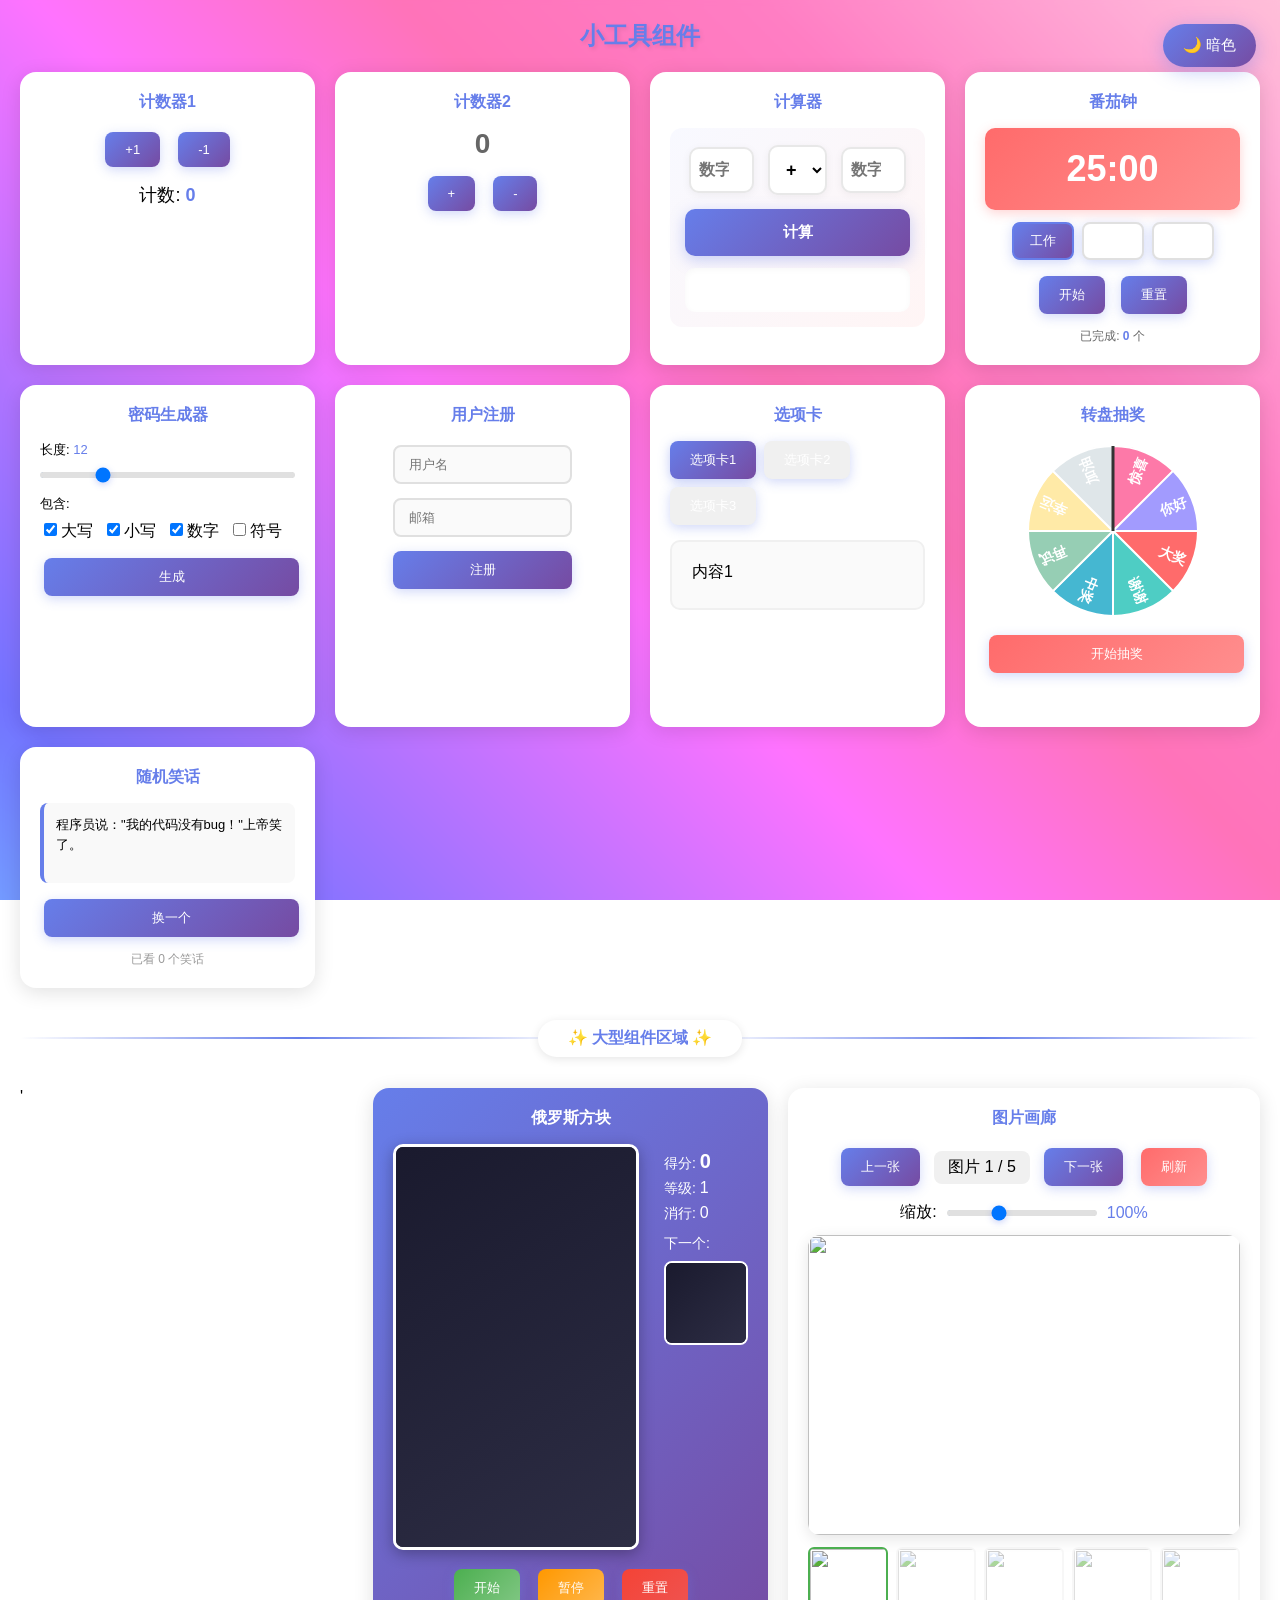
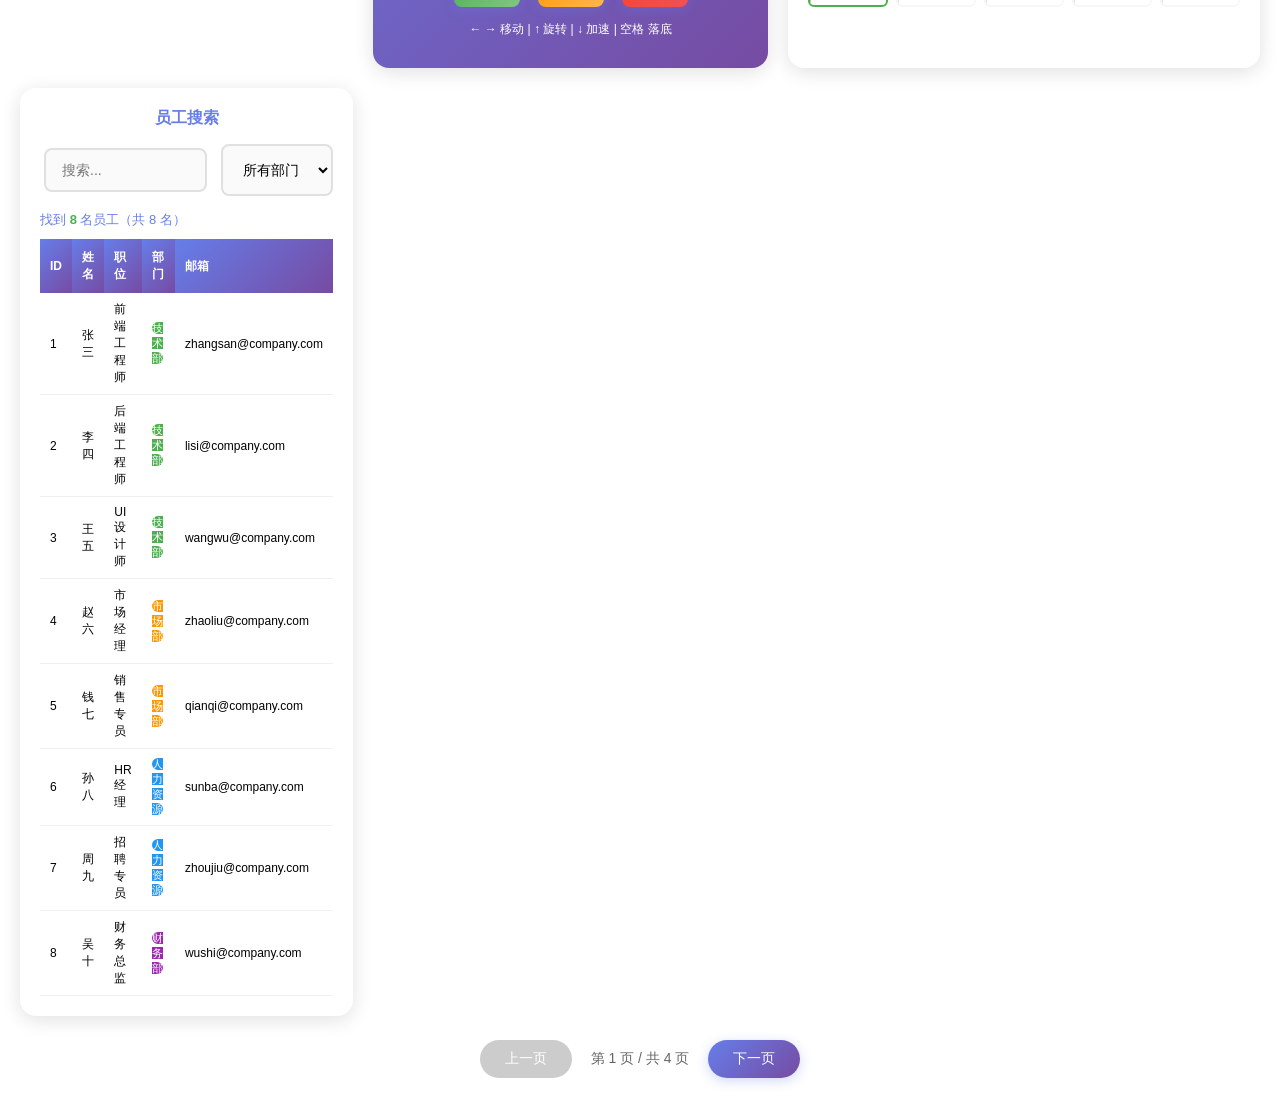
==== index.html @ 5b91318d "初始化 JS 组件项目 包含 index.html 主页面、MSJ.html 欢迎页面及相关样式和脚本  Co-Authored-By: Claude <noreply@anthropic.com>" ====
<!DOCTYPE html>
<html lang="zh-CN">
<head>
    <meta charset="UTF-8">
    <meta name="viewport" content="width=device-width, initial-scale=1.0">
    <title>多功能组件面板</title>
    <link rel="stylesheet" href="styles.css">
</head>
<body>
    <div class="rainbow-background"></div>
    <div class="overlay"></div>
    <button class="theme-toggle" id="themeToggle">🌙️ 暗色</button>

    <div class="main-layout">
        <!-- 顶部小组件区域 -->
        <div class="small-widgets-section">
            <h1 class="section-title">小工具组件</h1>
            <div class="small-widgets-grid">
                <!-- 计数器1 -->
                <div class="widget-card" data-widget="small">
                    <h2>计数器1</h2>
                    <div style="display: flex; gap: 10px; justify-content: center; align-items: center; margin-bottom: 12px;">
                        <button id="btn">+1</button>
                        <button id="not">-1</button>
                    </div>
                    <p style="text-align: center; font-size: 18px;">计数: <span id="count" style="font-weight: bold; color: #667eea;">0</span></p>
                </div>

                <!-- 计数器2 -->
                <div class="widget-card" data-widget="small">
                    <h2>计数器2</h2>
                    <div id="counter" style="text-align: center; font-size: 28px; margin: 12px 0; font-weight: bold; color: #666;">0</div>
                    <div style="display: flex; gap: 10px; justify-content: center;">
                        <button id="increment">+</button>
                        <button id="decrement">-</button>
                    </div>
                </div>

                <!-- 计算器 -->
                <div class="widget-card" data-widget="small">
                    <h2>计算器</h2>
                    <div class="calculator-container">
                        <div class="calculator-inputs">
                            <input type="number" id="num1" placeholder="数字1" class="calc-input">
                            <select id="operator" class="calc-operator">
                                <option value="+">+</option>
                                <option value="-">−</option>
                                <option value="*">×</option>
                                <option value="/">÷</option>
                            </select>
                            <input type="number" id="num2" placeholder="数字2" class="calc-input">
                        </div>
                        <button id="calculate" class="calc-btn">计算</button>
                        <div id="result" class="calc-result"></div>
                    </div>
                </div>

                <!-- 番茄钟 -->
                <div class="widget-card" data-widget="small">
                    <h2>番茄钟</h2>
                    <div class="tomato-timer" id="tomatoTimer">25:00</div>
                    <div class="tomato-controls">
                        <button class="tomato-mode-btn active" id="workModeBtn" onclick="setTomatoMode('work')">工作</button>
                        <button class="tomato-mode-btn" id="shortBreakModeBtn" onclick="setTomatoMode('short')">短休</button>
                        <button class="tomato-mode-btn" id="longBreakModeBtn" onclick="setTomatoMode('long')">长休</button>
                    </div>
                    <div style="text-align: center; margin-top: 12px; display: flex; gap: 8px; justify-content: center;">
                        <button id="tomatoStart" onclick="toggleTomato()">开始</button>
                        <button id="tomatoReset" onclick="resetTomato()">重置</button>
                    </div>
                    <div style="text-align: center; margin-top: 10px; font-size: 12px; color: #666;">
                        已完成: <span id="tomatoCount" style="font-weight: bold; color: #667eea;">0</span> 个
                    </div>
                </div>

                <!-- 密码生成器 -->
                <div class="widget-card" data-widget="small">
                    <h2>密码生成器</h2>
                    <div style="margin-bottom: 12px;">
                        <label style="display: block; margin-bottom: 6px; font-weight: 500; font-size: 13px;">长度: <span id="lengthValue" style="color: #667eea;">12</span></label>
                        <input type="range" id="passwordLength" min="6" max="32" value="12" style="width: 100%;" oninput="document.getElementById('lengthValue').textContent=this.value">
                    </div>
                    <div style="margin-bottom: 12px;">
                        <label style="display: block; margin-bottom: 6px; font-weight: 500; font-size: 13px;">包含:</label>
                        <div style="display: flex; gap: 10px; flex-wrap: wrap;">
                            <label><input type="checkbox" id="uppercase" checked style="margin-right: 4px;">大写</label>
                            <label><input type="checkbox" id="lowercase" checked style="margin-right: 4px;">小写</label>
                            <label><input type="checkbox" id="numbers" checked style="margin-right: 4px;">数字</label>
                            <label><input type="checkbox" id="symbols" style="margin-right: 4px;">符号</label>
                        </div>
                    </div>
                    <button onclick="generatePassword()" style="width: 100%;">生成</button>
                    <div class="password-result" id="passwordResult" style="display: none;"></div>
                </div>

                <!-- 用户注册 -->
                <div class="widget-card" data-widget="small">
                    <h2>用户注册</h2>
                    <form id="user" style="display: flex; flex-direction: column; align-items: center;">
                        <input type="text" id="name" placeholder="用户名" style="width: 70%; margin-bottom: 10px;">
                        <input type="email" id="email" placeholder="邮箱" style="width: 70%; margin-bottom: 10px;">
                        <button type="submit" style="width: 70%;">注册</button>
                    </form>
                    <div id="result-form" style="margin-top: 12px; text-align: center;"></div>
                </div>

                <!-- 选项卡 -->
                <div class="widget-card" data-widget="small">
                    <h2>选项卡</h2>
                    <div class="tabs">
                        <button class="tab-btn active" data-tab="tab1">选项卡1</button>
                        <button class="tab-btn" data-tab="tab2">选项卡2</button>
                        <button class="tab-btn" data-tab="tab3">选项卡3</button>
                    </div>
                    <div class="tab-content">
                        <div id="tab1" class="tab-pane active">内容1</div>
                        <div id="tab2" class="tab-pane">内容2</div>
                        <div id="tab3" class="tab-pane">内容3</div>
                    </div>
                </div>

                <!-- 转盘抽奖 -->
                <div class="widget-card" data-widget="small">
                    <h2>转盘抽奖</h2>
                    <canvas id="wheelCanvas" width="180" height="180" style="display: block; margin: 10px auto;"></canvas>
                    <button id="spinWheel" style="width: 100%; background: linear-gradient(135deg, #ff6b6b 0%, #ff8e8e 100%);">开始抽奖</button>
                    <div id="wheelResult" style="text-align: center; margin-top: 10px; font-weight: bold; color: #667eea; min-height: 20px;"></div>
                </div>

                <!-- 随机笑话 -->
                <div class="widget-card" data-widget="small">
                    <h2>随机笑话</h2>
                    <div id="jokeContent" style="min-height: 80px; margin: 12px 0; padding: 12px; background: #f9f9f9; border-radius: 8px; border-left: 4px solid #667eea; font-size: 13px; line-height: 1.5;"></div>
                    <button id="getJoke" style="width: 100%;">换一个</button>
                    <p style="text-align: center; margin-top: 10px; font-size: 12px; color: #999;">已看 <span id="jokeCount">0</span> 个笑话</p>
                </div>
            </div>
        </div>

        <!-- 分割线 -->
        <div class="divider">
            <div class="divider-content">✨ 大型组件区域 ✨</div>
        </div>

        <!-- 底部大组件区域 -->
        <div class="large-widgets-section">
            <div class="large-widgets-grid">
                <!-- 俄罗斯方块 -->
'                <div class="widget-card" data-widget="large" data-page="0" style="background: linear-gradient(135deg, #667eea 0%, #764ba2 100%);">
                    <h2 style="color: white;">俄罗斯方块</h2>
                    <div style="display: flex; justify-content: center; gap: 25px; margin-bottom: 15px;">
                        <canvas id="tetrisCanvas" width="240" height="400" style="border: 3px solid #fff; border-radius: 10px; background: #1a1a2e; box-shadow: 0 4px 15px rgba(0, 0, 0, 0.3);"></canvas>
                        <div style="color: white; font-size: 14px;">
                            <p style="margin: 6px 0;">得分: <span id="tetrisScore" style="font-size: 20px; font-weight: bold;">0</span></p>
                            <p style="margin: 6px 0;">等级: <span id="tetrisLevel" style="font-size: 16px;">1</span></p>
                            <p style="margin: 6px 0;">消行: <span id="tetrisLines" style="font-size: 16px;">0</span></p>
                            <p style="margin-top: 12px;">下一个:</p>
                            <canvas id="nextCanvas" width="80" height="80" style="border: 2px solid #fff; border-radius: 8px; background: #1a1a2e; margin-top: 8px;"></canvas>
                        </div>
                    </div>
                    <div style="display: flex; gap: 10px; justify-content: center; margin-bottom: 10px;">
                        <button id="startTetris" style="background: linear-gradient(135deg, #4caf50 0%, #81c784 100%);">开始</button>
                        <button id="pauseTetris" style="background: linear-gradient(135deg, #ff9800 0%, #ffb74d 100%);">暂停</button>
                        <button id="resetTetris" style="background: linear-gradient(135deg, #f44336 0%, #ef5350 100%);">重置</button>
                    </div>
                    <div style="color: white; font-size: 12px; text-align: center;">
                        <p>← → 移动 | ↑ 旋转 | ↓ 加速 | 空格 落底</p>
                    </div>
                    <div id="gameOver" style="text-align: center; color: #ff4081; font-size: 18px; font-weight: bold; margin-top: 10px;"></div>
                </div>

                <!-- 图片画廊 -->
                <div class="widget-card" data-widget="large" data-page="0">
                    <h2>图片画廊</h2>
                    <div style="display: flex; gap: 10px; margin-bottom: 12px; justify-content: center; align-items: center; flex-wrap: wrap;">
                        <button id="prevBtn">上一张</button>
                        <span id="imageInfo" style="padding: 6px 14px; background: #f0f0f0; border-radius: 8px; font-weight: 500;">图片 1 / 5</span>
                        <button id="nextBtn">下一张</button>
                        <button id="f5" style="background: linear-gradient(135deg, #ff6b6b 0%, #ff8e8e 100%);">刷新</button>
                    </div>
                    <div style="margin-bottom: 12px; display: flex; justify-content: center; align-items: center; gap: 10px;">
                        <label style="font-weight: 500;">缩放:</label>
                        <input type="range" id="sizeSlider" min="50" max="200" value="100" style="width: 150px;">
                        <span id="sizeValue" style="font-weight: 500; color: #667eea;">100%</span>
                    </div>
                    <div id="galleryImageContainer" style="width: 100%; height: 300px; border-radius: 12px; overflow: hidden; box-shadow: 0 4px 15px rgba(0, 0, 0, 0.1); display: flex; align-items: center; justify-content: center;">
                        <img id="galleryImage" src="https://picsum.photos/600/400?random=1" style="width: 100%; height: 100%; object-fit: contain; transition: transform 0.2s ease; transform-origin: center center;">
                    </div>
                    <div id="thumbnailContainer" style="display: flex; gap: 8px; margin-top: 12px; overflow-x: auto; justify-content: center;"></div>
                </div>

                <!-- 员工搜索 -->
                <div class="widget-card" data-widget="large" data-page="0">
                    <h2>员工搜索</h2>
                    <div style="display: flex; gap: 10px; margin-bottom: 15px; flex-wrap: wrap;">
                        <input type="text" id="searchInput" placeholder="搜索..." style="flex: 1; min-width: 150px; padding: 12px 16px; font-size: 14px;">
                        <select id="departmentFilter" style="padding: 12px 16px; font-size: 14px;">
                            <option value="">所有部门</option>
                            <option value="技术部">技术部</option>
                            <option value="市场部">市场部</option>
                            <option value="人力资源">人力资源</option>
                            <option value="财务部">财务部</option>
                        </select>
                    </div>
                    <div id="employeeCount" style="margin-bottom: 10px;"></div>
                    <table>
                        <thead>
                            <tr>
                                <th style="padding: 10px;">ID</th>
                                <th style="padding: 10px;">姓名</th>
                                <th style="padding: 10px;">职位</th>
                                <th style="padding: 10px;">部门</th>
                                <th style="padding: 10px;">邮箱</th>
                            </tr>
                        </thead>
                        <tbody id="employeeList"></tbody>
                    </table>
                </div>

                <!-- 绘画板 -->
                <div class="widget-card" data-widget="large" data-page="1">
                    <h2>绘画板</h2>
                    <canvas id="drawCanvas" width="400" height="300" style="border: 2px solid #e0e0e0; border-radius: 8px; cursor: crosshair; display: block; margin: 10px auto;"></canvas>
                    <div style="display: flex; gap: 8px; justify-content: center; margin-top: 10px; flex-wrap: wrap;">
                        <button id="clearCanvas" style="background: linear-gradient(135deg, #f44336 0%, #ef5350 100%);">清空</button>
                        <button id="saveCanvas" style="background: linear-gradient(135deg, #4caf50 0%, #81c784 100%);">保存</button>
                    </div>
                    <div style="display: flex; gap: 8px; justify-content: center; margin-top: 10px; align-items: center;">
                        <label style="font-size: 12px;">颜色:</label>
                        <input type="color" id="drawColor" value="#667eea" style="width: 40px; height: 30px;">
                        <label style="font-size: 12px;">大小:</label>
                        <input type="range" id="brushSize" min="1" max="20" value="3" style="width: 60px;">
                    </div>
                </div>

                <!-- 键盘可视化 -->
                <div class="widget-card" data-widget="large" data-page="1" style="background: linear-gradient(135deg, #ff6b6b 0%, #4ecdc4 100%);">
                    <h2 style="color: white;">键盘</h2>
                    <div style="display: grid; grid-template-columns: repeat(10, 1fr); gap: 4px; margin-bottom: 10px;">
                        <div class="key-display" id="key-1">Q</div>
                        <div class="key-display" id="key-2">W</div>
                        <div class="key-display" id="key-3">E</div>
                        <div class="key-display" id="key-4">R</div>
                        <div class="key-display" id="key-5">T</div>
                        <div class="key-display" id="key-6">Y</div>
                        <div class="key-display" id="key-7">U</div>
                        <div class="key-display" id="key-8">I</div>
                        <div class="key-display" id="key-9">O</div>
                        <div class="key-display" id="key-10">P</div>
                        <div class="key-display" id="key-11">A</div>
                        <div class="key-display" id="key-12">S</div>
                        <div class="key-display" id="key-13">D</div>
                        <div class="key-display" id="key-14">F</div>
                        <div class="key-display" id="key-15">G</div>
                        <div class="key-display" id="key-16">H</div>
                        <div class="key-display" id="key-17">J</div>
                        <div class="key-display" id="key-18">K</div>
                        <div class="key-display" id="key-19">L</div>
                        <div class="key-display" id="key-20">;</div>
                        <div class="key-display" id="key-21">Z</div>
                        <div class="key-display" id="key-22">X</div>
                        <div class="key-display" id="key-23">C</div>
                        <div class="key-display" id="key-24">V</div>
                        <div class="key-display" id="key-25">B</div>
                        <div class="key-display" id="key-26">N</div>
                        <div class="key-display" id="key-27">M</div>
                    </div>
                    <p style="text-align: center; font-size: 12px;">按键: <span id="totalKeystrokes" style="font-weight: bold;">0</span> 次</p>
                </div>

                <!-- 时钟和天气 -->
                <div class="widget-card" data-widget="large" data-page="1">
                    <h2>时钟 & 天气</h2>
                    <div id="clock" style="font-size: 32px; font-weight: bold; text-align: center; background: linear-gradient(135deg, #667eea 0%, #764ba2 100%); color: white; padding: 20px; border-radius: 10px; margin-bottom: 10px; box-shadow: 0 3px 12px rgba(102, 126, 234, 0.3);"></div>
                    <div id="date" style="text-align: center; font-size: 14px; margin-bottom: 12px; color: #666;"></div>
                    <div id="weather" style="background: linear-gradient(135deg, #f48fb1 0%, #7e57c2 100%); padding: 18px; border-radius: 10px; text-align: center; color: white;">
                        <p style="margin: 6px 0; font-size: 16px;">🌤️ <span id="cityName">北京</span> - 晴</p>
                        <p style="margin: 6px 0; font-size: 24px; font-weight: bold;">22°C</p>
                        <p style="margin: 6px 0; font-size: 14px;">💧 湿度: 45% | 🌬️ 西北风 3级</p>
                    </div>
                </div>

                <!-- 表白小天地 -->
                <div class="widget-card" data-widget="large" data-page="1" style="background: linear-gradient(135deg, #ff9a9e 0%, #fecfef 100%);">
                    <h2 style="color: #ff4081;">表白小天地</h2>
                    <div id="loveMessage" style="min-height: 40px; margin: 15px 0; text-align: center;"></div>
                    <div style="text-align: center; margin-bottom: 15px;">
                        <button id="loveBtn" style="background: linear-gradient(135deg, #ff4081 0%, #ff8a80 100%); width: 100%;">点击我想对你说</button>
                    </div>
                    <p style="text-align: center; margin: 10px 0; color: #ff69b4; font-size: 13px;">已发送 <span id="heartCount" style="font-weight: bold;">0</span> 颗心</p>
                    <div style="margin-top: 15px; text-align: center;">
                        <p style="color: #ff69b4; margin-bottom: 10px; font-size: 14px;">你愿意接受我的心意吗？</p>
                        <div style="display: flex; gap: 10px; justify-content: center;">
                            <button id="acceptBtn" style="background: linear-gradient(135deg, #4caf50 0%, #81c784 100%);">愿意</button>
                            <button id="rejectBtn" style="background: linear-gradient(135deg, #9e9e9e 0%, #bdbdbd 100%);">暂时不想</button>
                        </div>
                    </div>
                    <div id="loveResponse" style="margin-top: 15px; min-height: 40px; text-align: center;"></div>
                </div>

                <!-- 日历组件 -->
                <div class="widget-card" data-widget="large" data-page="2">
                    <h2>📅 日历</h2>
                    <div style="display: flex; justify-content: space-between; align-items: center; margin-bottom: 15px;">
                        <button id="prevMonth" style="background: linear-gradient(135deg, #667eea 0%, #764ba2 100%);">◀ 上月</button>
                        <span id="currentMonth" style="font-weight: bold; font-size: 18px; color: #667eea;"></span>
                        <button id="nextMonth" style="background: linear-gradient(135deg, #667eea 0%, #764ba2 100%);">下月 ▶</button>
                    </div>
                    <div style="display: grid; grid-template-columns: repeat(7, 1fr); gap: 5px; text-align: center;">
                        <div style="font-weight: bold; color: #999; padding: 8px;">日</div>
                        <div style="font-weight: bold; color: #999; padding: 8px;">一</div>
                        <div style="font-weight: bold; color: #999; padding: 8px;">二</div>
                        <div style="font-weight: bold; color: #999; padding: 8px;">三</div>
                        <div style="font-weight: bold; color: #999; padding: 8px;">四</div>
                        <div style="font-weight: bold; color: #999; padding: 8px;">五</div>
                        <div style="font-weight: bold; color: #999; padding: 8px;">六</div>
                    </div>
                    <div id="calendarDays" style="display: grid; grid-template-columns: repeat(7, 1fr); gap: 5px;"></div>
                    <div style="margin-top: 15px; border-top: 1px solid #e0e0e0; padding-top: 10px;">
                        <h3 style="font-size: 14px; margin-bottom: 8px; color: #666;">📝 添加事件</h3>
                        <div style="display: flex; gap: 8px; margin-bottom: 8px;">
                            <input type="date" id="eventDate" style="flex: 1; padding: 8px; border: 1px solid #ddd; border-radius: 6px;">
                            <input type="text" id="eventText" placeholder="事件内容" style="flex: 2; padding: 8px; border: 1px solid #ddd; border-radius: 6px;">
                        </div>
                        <button id="addEventBtn" style="width: 100%; background: linear-gradient(135deg, #4caf50 0%, #81c784 100%);">添加</button>
                    </div>
                    <div id="eventList" style="margin-top: 10px; max-height: 150px; overflow-y: auto;"></div>
                </div>

                <!-- 待办事项管理器 -->
                <div class="widget-card" data-widget="large" data-page="2" style="background: linear-gradient(135deg, #f093fb 0%, #f5576c 100%);">
                    <h2 style="color: white;">📋 待办事项</h2>
                    <div style="display: flex; gap: 8px; margin-bottom: 15px;">
                        <input type="text" id="todoInput" placeholder="添加新任务..." style="flex: 1; padding: 10px; border: none; border-radius: 6px;">
                        <select id="todoPriority" style="padding: 10px; border: none; border-radius: 6px;">
                            <option value="low">低</option>
                            <option value="medium">中</option>
                            <option value="high">高</option>
                        </select>
                    </div>
                    <button id="addTodoBtn" style="width: 100%; margin-bottom: 15px; background: linear-gradient(135deg, #fff 0%, #f0f0f0 100%); color: #333;">+ 添加任务</button>
                    <div style="display: flex; gap: 8px; margin-bottom: 10px; flex-wrap: wrap;">
                        <button class="filter-btn" data-filter="all" style="background: white; color: #333; padding: 6px 12px; border: none; border-radius: 15px; font-size: 12px;">全部</button>
                        <button class="filter-btn" data-filter="active" style="background: rgba(255,255,255,0.3); color: white; padding: 6px 12px; border: none; border-radius: 15px; font-size: 12px;">进行中</button>
                        <button class="filter-btn" data-filter="completed" style="background: rgba(255,255,255,0.3); color: white; padding: 6px 12px; border: none; border-radius: 15px; font-size: 12px;">已完成</button>
                    </div>
                    <div id="todoList" style="max-height: 200px; overflow-y: auto;"></div>
                    <div id="todoStats" style="margin-top: 10px; font-size: 12px; color: white; text-align: center;">
                        已完成: <span id="completedCount">0</span> / 总计: <span id="totalCount">0</span>
                    </div>
                </div>

                <!-- 音乐播放器 -->
                <div class="widget-card" data-widget="large" data-page="3" style="background: linear-gradient(135deg, #667eea 0%, #764ba2 100%);">
                    <h2 style="color: white;">🎵 音乐播放器</h2>
                    <canvas id="audioVisualizer" width="300" height="100" style="background: rgba(0,0,0,0.2); border-radius: 8px; margin-bottom: 15px; width: 100%;"></canvas>
                    <div style="text-align: center; margin-bottom: 15px;">
                        <p id="songTitle" style="color: white; font-size: 16px; margin: 5px 0;">选择一首歌曲</p>
                        <p id="songArtist" style="color: rgba(255,255,255,0.7); font-size: 14px;">--</p>
                    </div>
                    <div style="margin-bottom: 15px;">
                        <input type="range" id="audioProgress" min="0" max="100" value="0" style="width: 100%;">
                        <div style="display: flex; justify-content: space-between; font-size: 12px; color: rgba(255,255,255,0.7);">
                            <span id="currentTime">0:00</span>
                            <span id="duration">0:00</span>
                        </div>
                    </div>
                    <div style="display: flex; gap: 15px; justify-content: center; align-items: center; margin-bottom: 15px;">
                        <button id="prevSong" style="background: rgba(255,255,255,0.2); width: 45px; height: 45px; border-radius: 50%; display: flex; align-items: center; justify-content: center;">⏮</button>
                        <button id="playPauseBtn" style="background: white; color: #667eea; width: 55px; height: 55px; border-radius: 50%; font-size: 24px; display: flex; align-items: center; justify-content: center;">▶</button>
                        <button id="nextSong" style="background: rgba(255,255,255,0.2); width: 45px; height: 45px; border-radius: 50%; display: flex; align-items: center; justify-content: center;">⏭</button>
                    </div>
                    <div style="display: flex; gap: 10px; justify-content: center; align-items: center; margin-bottom: 15px;">
                        <span style="color: rgba(255,255,255,0.7); font-size: 12px;">音量</span>
                        <input type="range" id="volumeSlider" min="0" max="100" value="70" style="width: 100px;">
                        <span id="volumeValue" style="color: rgba(255,255,255,0.7); font-size: 12px;">70%</span>
                    </div>
                    <div style="border-top: 1px solid rgba(255,255,255,0.2); padding-top: 12px; margin-top: 10px;">
                        <p style="color: rgba(255,255,255,0.8); font-size: 12px; margin-bottom: 8px;">📁 添加你自己的音乐</p>
                        <div style="display: flex; gap: 8px; margin-bottom: 8px;">
                            <input type="file" id="musicFileInput" accept="audio/*" style="flex: 1; font-size: 11px; color: rgba(255,255,255,0.8);">
                        </div>
                        <p style="color: rgba(255,255,255,0.8); font-size: 12px; margin-bottom: 8px;">🔗 或输入音乐链接</p>
                        <div style="display: flex; gap: 8px;">
                            <input type="text" id="musicUrlInput" placeholder="https://..." style="flex: 1; padding: 6px 10px; border: none; border-radius: 4px; font-size: 12px;">
                            <button id="loadUrlBtn" style="padding: 6px 12px; background: rgba(255,255,255,0.2); color: white; border: none; border-radius: 4px; font-size: 12px;">加载</button>
                        </div>
                    </div>
                    <div id="playlistList" style="margin-top: 12px; max-height: 80px; overflow-y: auto; font-size: 11px; color: rgba(255,255,255,0.8);"></div>
                    <audio id="audioPlayer" style="display: none;"></audio>
                </div>

                <!-- 聊天机器人 -->
                <div class="widget-card" data-widget="large" data-page="3" style="background: linear-gradient(135deg, #11998e 0%, #38ef7d 100%);">
                    <h2 style="color: white;">🤖 聊天机器人</h2>
                    <div id="chatMessages" style="height: 250px; overflow-y: auto; background: rgba(255,255,255,0.1); border-radius: 8px; padding: 15px; margin-bottom: 15px; display: flex; flex-direction: column; gap: 10px;">
                        <div class="bot-message" style="align-self: flex-start; background: rgba(255,255,255,0.9); color: #333; padding: 10px 15px; border-radius: 15px 15px 15px 0; max-width: 80%; font-size: 13px;">
                            你好！我是你的AI助手，有什么我可以帮助你的吗？
                        </div>
                    </div>
                    <div style="display: flex; gap: 8px;">
                        <input type="text" id="chatInput" placeholder="输入消息..." style="flex: 1; padding: 12px; border: none; border-radius: 20px;">
                        <button id="sendChat" style="background: white; color: #11998e; padding: 12px 20px; border: none; border-radius: 20px; font-weight: bold;">发送</button>
                    </div>
                </div>
            </div>

            <!-- 分页控制 -->
            <div class="pagination-controls">
                <button class="page-btn" id="prevPageBtn">上一页</button>
                <span class="pagination-info">第 <span id="currentPageNum">1</span> 页 / 共 <span id="totalPageNum">4</span> 页</span>
                <button class="page-btn" id="nextPageBtn">下一页</button>
            </div>
        </div>
    </div>

    <script src="scripts.js"></script>
</body>
</html>
---- styles.css ----
* {
    box-sizing: border-box;
    margin: 0;
    padding: 0;
}
body {
    font-family: 'Segoe UI', 'Microsoft YaHei', Tahoma, Geneva, Verdana, sans-serif;
    min-height: 100vh;
    overflow-x: hidden;
    padding: 20px;
}
.rainbow-background {
    position: fixed;
    top: 0;
    left: 0;
    width: 100%;
    height: 100%;
    z-index: -1;
    background: linear-gradient(45deg, #ff0000 0%, #ff8000 4.17%, #ffff00 8.33%, #80ff00 12.5%, #00ff00 16.67%, #00ff80 20.83%, #00ffff 25%, #0080ff 29.17%, #0000ff 33.33%, #8000ff 37.5%, #ff00ff 41.67%, #ff0080 45.83%, #ff1493 50%, #ff69b4 54.17%, #ffb6c1 58.33%, #ffdead 62.5%, #ffd700 66.67%, #ff8c00 70.83%, #ff4500 75%, #ff6347 79.17%, #ff7f50 83.33%, #fa8072 87.5%, #e9967a 91.67%, #ff6b6b 100%);
    background-size: 400% 400%;
    animation: rainbowMove 20s ease infinite;
}
@keyframes rainbowMove {
    0% { background-position: 0% 50%; }
    50% { background-position: 100% 50%; }
    100% { background-position: 0%; }
}
.overlay {
    position: fixed;
    top: 0;
    left: 0;
    width: 100%;
    height: 100%;
    z-index: 0;
    background: rgba(255,255,255, 0.45);
    backdrop-filter: blur(3px);
}

/* 新布局结构 */
.main-layout {
    position: relative;
    z-index: 1;
    max-width: 1600px;
    margin: 0 auto;
}

/* 顶部小组件区域 */
.small-widgets-section {
    margin-bottom: 30px;
}

.section-title {
    text-align: center;
    font-size: 24px;
    font-weight: 600;
    color: #667eea;
    margin-bottom: 20px;
    text-shadow: 2px 2px 4px rgba(0,0,0,0.1);
}

.small-widgets-grid {
    display: grid;
    grid-template-columns: repeat(4, 1fr);
    gap: 20px;
}

/* 分割线 */
.divider {
    position: relative;
    height: 40px;
    margin: 30px 0;
    display: flex;
    align-items: center;
    justify-content: center;
}

.divider::before,
.divider::after {
    content: '';
    position: absolute;
    height: 2px;
    width: 45%;
    background: linear-gradient(90deg, transparent, #667eea, transparent);
}

.divider::before {
    left: 0;
}

.divider::after {
    right: 0;
}

.divider-content {
    background: white;
    padding: 8px 30px;
    border-radius: 20px;
    box-shadow: 0 2px 10px rgba(0,0,0,0.1);
    font-weight: 600;
    color: #667eea;
    z-index: 1;
}

/* 底部大组件区域 */
.large-widgets-section {
    margin-top: 30px;
}

.large-widgets-grid {
    display: grid;
    grid-template-columns: repeat(3, 1fr);
    gap: 20px;
    min-height: 400px;
}

/* 分页控制 */
.pagination-controls {
    display: flex;
    justify-content: center;
    align-items: center;
    gap: 15px;
    margin-top: 20px;
}

.pagination-info {
    font-size: 14px;
    color: #666;
    font-weight: 500;
}

.page-btn {
    padding: 10px 25px;
    background: linear-gradient(135deg, #667eea 0%, #764ba2 100%);
    color: white;
    border: none;
    border-radius: 25px;
    cursor: pointer;
    font-size: 14px;
    font-weight: 500;
    transition: all 0.3s ease;
    box-shadow: 0 3px 12px rgba(102, 126, 234, 0.3);
}

.page-btn:hover:not(:disabled) {
    transform: translateY(-2px);
    box-shadow: 0 4px 16px rgba(102, 126, 234, 0.4);
}

.page-btn:disabled {
    background: #ccc;
    cursor: not-allowed;
    box-shadow: none;
}

/* 组件卡片 */
.widget-card {
    background: white;
    padding: 20px;
    border-radius: 16px;
    box-shadow: 0 4px 20px rgba(0, 0, 0, 0.12);
    transition: transform 0.3s ease, box-shadow 0.3s ease;
}

.widget-card:hover {
    transform: translateY(-3px);
    box-shadow: 0 8px 30px rgba(0, 0, 0, 0.2);
}

.widget-card h2 {
    margin-top: 0;
    margin-bottom: 15px;
    text-align: center;
    color: #667eea;
    font-size: 16px;
    font-weight: 600;
}

/* 隐藏的组件 */
.widget-card.hidden {
    display: none;
}

/* 暗黑模式 */
body.dark-mode {
    --card-bg: #1e1e2e;
    --card-text: #e0e0e0;
    --overlay-bg: rgba(0,0,0,0.75);
}
body:not(.dark-mode) {
    --card-bg: #ffffff;
    --card-text: #333333;
    --overlay-bg: rgba(255,255,255,0.45);
}
body.dark-mode .widget-card {
    background: var(--card-bg);
    color: var(--card-text);
    box-shadow: 0 4px 20px rgba(0, 0, 0, 0.4);
}
body.dark-mode .widget-card h2 {
    color: #a78bfa;
}
body.dark-mode .overlay {
    background: var(--overlay-bg);
}
body.dark-mode .divider-content {
    background: var(--card-bg);
    color: #a78bfa;
}
body.dark-mode .section-title {
    color: #a78bfa;
}
body.dark-mode .pagination-info {
    color: #e0e0e0;
}

/* 主题切换按钮 */
.theme-toggle {
    position: fixed;
    top: 20px;
    right: 20px;
    z-index: 10000;
    padding: 12px 20px;
    background: linear-gradient(135deg, #667eea 0%, #764ba2 100%);
    color: white;
    border: none;
    border-radius: 30px;
    cursor: pointer;
    font-size: 15px;
    font-weight: 500;
    box-shadow: 0 4px 20px rgba(102, 126, 234, 0.4);
    transition: all 0.3s ease;
}
.theme-toggle:hover {
    transform: scale(1.1);
    box-shadow: 0 6px 25px rgba(102, 126, 234, 0.5);
}
body.dark-mode .theme-toggle {
    background: linear-gradient(135deg, #f093fb 0%, #f5576c 100%);
}

/* 鼠标粒子画布 */
#mouseCanvas {
    position: fixed;
    top: 0;
    left: 0;
    width: 100%;
    height: 100%;
    pointer-events: none;
    z-index: 9999;
}

/* 其他样式 */
button {
    padding: 10px 20px;
    background: linear-gradient(135deg, #667eea 0%, #764ba2 100%);
    color: white;
    border: none;
    border-radius: 8px;
    cursor: pointer;
    margin: 4px;
    font-size: 13px;
    font-weight: 500;
    transition: all 0.3s ease;
    box-shadow: 0 3px 12px rgba(102, 126, 234, 0.3);
}
button:hover {
    background: linear-gradient(135deg, #764ba2 0%, #667eea 100%);
    transform: translateY(-2px);
    box-shadow: 0 4px 16px rgba(102, 126, 234, 0.4);
}
button:active {
    transform: translateY(0);
}
input {
    padding: 10px 14px;
    border: 2px solid #e0e0e0;
    border-radius: 8px;
    margin: 4px;
    font-size: 13px;
    transition: all 0.3s ease;
    background: #fafafa;
}
input[type="range"] {
    padding: 0;
    border: none;
    background: transparent;
    margin: 4px 0;
    vertical-align: middle;
}
input[type="range"]::-webkit-slider-thumb {
    -webkit-appearance: none;
    appearance: none;
    width: 16px;
    height: 16px;
    border-radius: 50%;
    background: #667eea;
    cursor: pointer;
    box-shadow: 0 2px 6px rgba(102, 126, 234, 0.3);
    margin-top: -5px;
}
input[type="range"]::-webkit-slider-runnable-track {
    height: 6px;
    border-radius: 3px;
    background: #e0e0e0;
}
input[type="range"]:focus {
    outline: none;
    box-shadow: none;
}
input[type="range"]::-moz-range-thumb {
    width: 16px;
    height: 16px;
    border-radius: 50%;
    background: #667eea;
    cursor: pointer;
    border: none;
    box-shadow: 0 2px 6px rgba(102, 126, 234, 0.3);
}
input[type="range"]::-moz-range-track {
    height: 6px;
    border-radius: 3px;
    background: #e0e0e0;
}
input:not([type="range"]):focus {
    outline: none;
    border-color: #667eea;
    box-shadow: 0 0 0 3px rgba(102, 126, 234, 0.1);
    background: white;
}
select {
    padding: 10px 14px;
    border: 2px solid #e0e0e0;
    border-radius: 8px;
    font-size: 13px;
    background: #fafafa;
    cursor: pointer;
    transition: all 0.3s ease;
}
select:focus {
    outline: none;
    border-color: #667eea;
    box-shadow: 0 0 0 3px rgba(102, 126, 234, 0.1);
}
table {
    border-collapse: collapse;
    width: 100%;
    font-size: 12px;
}
table th {
    background: linear-gradient(135deg, #667eea 0%, #764ba2 100%);
    color: white;
    padding: 10px;
    text-align: left;
    font-weight: 600;
    font-size: 12px;
}
table td {
    padding: 8px 10px;
    border-bottom: 1px solid #f0f0f0;
    font-size: 12px;
}
table tr:hover td {
    background: #f8f9fa;
}
body.dark-mode table {
    color: #e0e0e0;
}
body.dark-mode table td {
    border-bottom: 1px solid #444;
    color: #e0e0e0;
}
body.dark-mode table tr:hover td {
    background: #2c3e50;
}
progress {
    height: 6px;
    border-radius: 8px;
}
progress::-webkit-progress-bar {
    background: #e0e0e0;
    border-radius: 8px;
}
progress::-webkit-progress-value {
    background: linear-gradient(135deg, #667eea 0%, #764ba2 100%);
    border-radius: 8px;
}

/* 选项卡样式 */
.tabs {
    display: flex;
    gap: 8px;
    margin: 10px 0;
    flex-wrap: wrap;
}
.tab-btn {
    padding: 10px 20px;
    background: #f0f0f0;
    border: none;
    border-radius: 8px;
    cursor: pointer;
    transition: all 0.3s ease;
    font-size: 13px;
    font-weight: 500;
    margin: 0;
}
.tab-btn:hover {
    background: #e0e0e0;
    transform: translateY(-2px);
}
.tab-btn.active {
    background: linear-gradient(135deg, #667eea 0%, #764ba2 100%);
    color: white;
    box-shadow: 0 3px 12px rgba(102, 126, 234, 0.4);
}
.tab-content {
    margin: 15px 0;
    padding: 20px;
    border: 2px solid #f0f0f0;
    border-radius: 10px;
    min-height: 70px;
    background: #fafafa;
}
.tab-pane { display: none; }
.tab-pane.active { display: block; }

/* 番茄钟样式 */
.tomato-timer {
    font-size: 36px;
    font-weight: bold;
    text-align: center;
    background: linear-gradient(135deg, #ff6b6b 0%, #ff8e8e 100%);
    color: white;
    padding: 20px;
    border-radius: 10px;
    margin: 12px 0;
    box-shadow: 0 3px 12px rgba(255, 107, 107, 0.3);
}
.tomato-controls {
    display: flex;
    gap: 8px;
    justify-content: center;
    flex-wrap: wrap;
}
.tomato-mode-btn {
    padding: 8px 16px;
    border: 2px solid #e0e0e0;
    border-radius: 8px;
    background: white;
    cursor: pointer;
    font-size: 13px;
    transition: all 0.3s ease;
    margin: 0;
}
.tomato-mode-btn.active {
    background: linear-gradient(135deg, #667eea 0%, #764ba2 100%);
    color: white;
    border-color: #667eea;
}

/* 计算器样式 */
.calculator-container {
    display: flex;
    flex-direction: column;
    gap: 12px;
    padding: 15px;
    background: linear-gradient(135deg, #f8f9ff 0%, #fff5f5 100%);
    border-radius: 12px;
}
.calculator-inputs {
    display: flex;
    align-items: center;
    justify-content: center;
    gap: 10px;
}
.calc-input {
    width: 65px;
    padding: 12px 8px;
    border: 2px solid #e8e8e8;
    border-radius: 10px;
    font-size: 16px;
    font-weight: 600;
    text-align: center;
    background: white;
    transition: all 0.3s ease;
    box-shadow: 0 2px 8px rgba(0,0,0,0.05);
}
.calc-input:focus {
    outline: none;
    border-color: #667eea;
    box-shadow: 0 0 0 4px rgba(102, 126, 234, 0.15);
    transform: scale(1.05);
}
.calc-operator {
    padding: 12px;
    border: 2px solid #e8e8e8;
    border-radius: 10px;
    font-size: 18px;
    font-weight: bold;
    background: white;
    cursor: pointer;
    transition: all 0.3s ease;
    box-shadow: 0 2px 8px rgba(0,0,0,0.05);
}
.calc-operator:focus {
    outline: none;
    border-color: #ff6b6b;
    box-shadow: 0 0 0 4px rgba(255, 107, 107, 0.15);
}
.calc-btn {
    padding: 14px;
    background: linear-gradient(135deg, #667eea 0%, #764ba2 100%);
    color: white;
    border: none;
    border-radius: 10px;
    cursor: pointer;
    font-size: 15px;
    font-weight: 600;
    transition: all 0.3s ease;
    box-shadow: 0 4px 15px rgba(102, 126, 234, 0.35);
    margin: 0;
}
.calc-btn:hover {
    transform: translateY(-2px);
    box-shadow: 0 6px 20px rgba(102, 126, 234, 0.45);
}
.calc-btn:active {
    transform: translateY translateY(0);
}
.calc-result {
    text-align: center;
    padding: 12px;
    background: white;
    border-radius: 10px;
    font-size: 18px;
    font-weight: bold;
    min-height: 44px;
    display: flex;
    align-items: center;
    justify-content: center;
    box-shadow: inset 0 2px 6px rgba(0,0,0,0.03);
}
.calc-result.success {
    color: #4caf50;
}
.calc-result.error {
    color: #f44336;
}

/* 密码生成器样式 */
.password-result {
    font-family: 'Courier New', monospace;
    font-size: 16px;
    padding: 12px;
    background: #f0f0f0;
    border-radius: 8px;
    text-align: center;
    margin: 12px 0;
    word-break: break-all;
    color: #333;
}

/* 键盘可视化样式 */
.key-display {
    padding: 8px 16px;
    border-radius: 6px;
    font-size: 14px;
    font-weight: bold;
    color: white;
    opacity: 0.5;
    transform: scale(0.9);
    transition: all 0.2s ease;
    box-shadow: 0 2px 8px rgba(0,0,0,0.2);
}
.key-display.show {
    opacity: 1;
    transform: scale(1);
}

/* 员工计数样式 */
#employeeCount {
    font-size: 13px;
    color: #667eea;
}
body.dark-mode #employeeCount {
    color: #a78bfa;
}

/* 鼠标光效动画 */
@keyframes mouseGlow {
    to {
        transform: scale(3);
        opacity: 0;
    }
}

/* 响应式布局 */
@media (max-width: 1200px) {
    .small-widgets-grid {
        grid-template-columns: repeat(2, 1fr);
    }
    .large-widgets-grid {
        grid-template-columns: repeat(2, 1fr);
    }
}

@media (max-width: 768px) {
    body {
        padding: 10px;
    }
    .small-widgets-grid {
        grid-template-columns: 1fr;
    }
    .large-widgets-grid {
        grid-template-columns: 1fr;
    }
    .divider::before,
    .divider::after {
        width: 30%;
    }
    .section-title {
        font-size: 20px;
    }
}
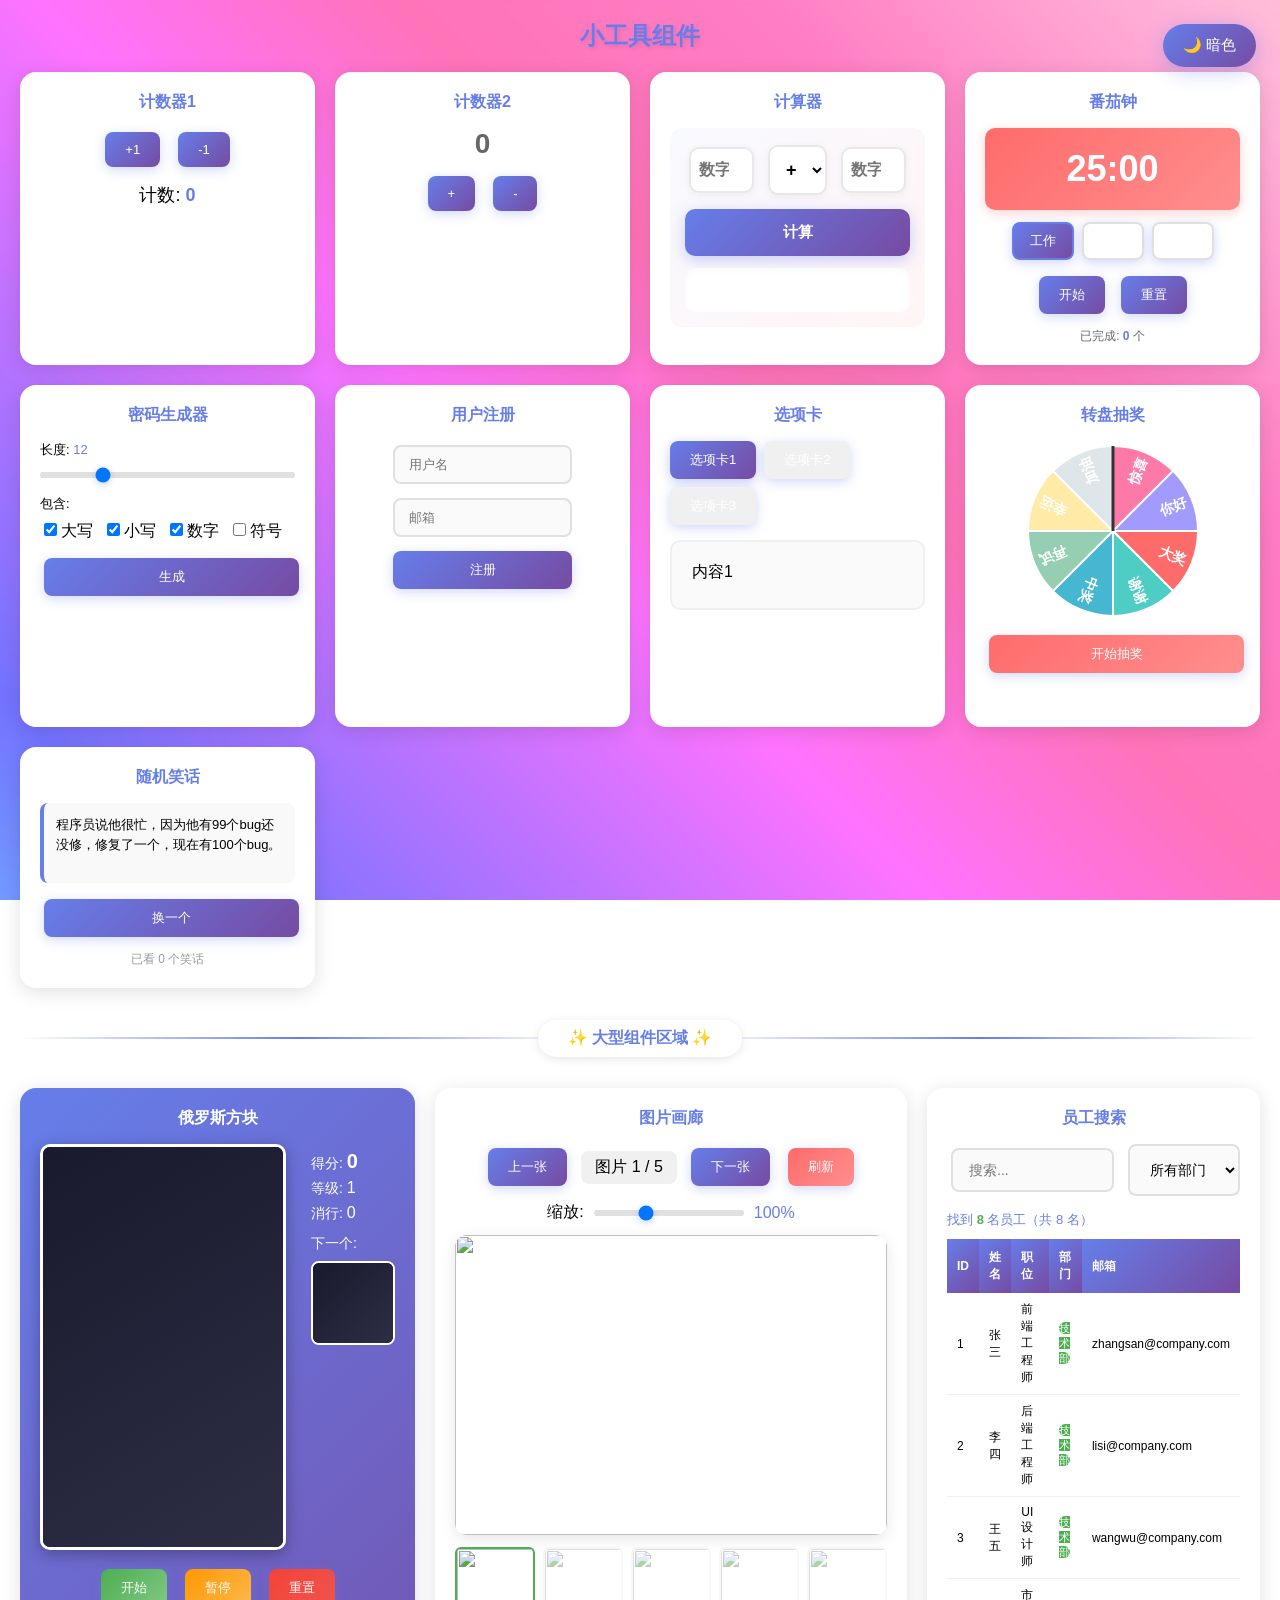
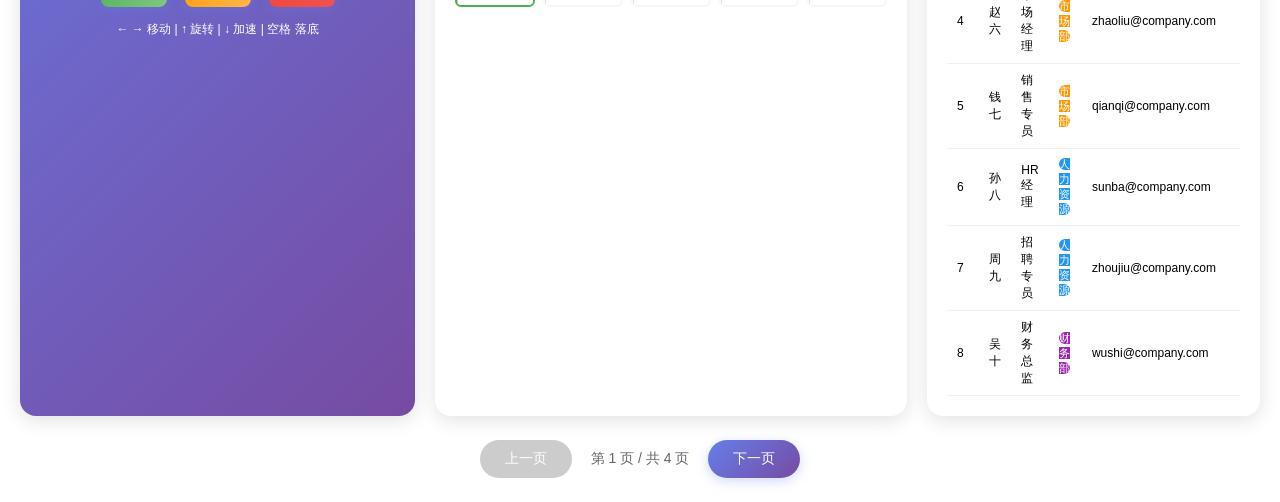
==== commit 9273b23f: "修复大组件布局问题 - 删除多余的引号 - 增加容器最大宽度 - MSJ.html 添加背景音乐  Co-Authored-By: Claude <noreply@anthropic.com>" ====
--- a/index.html
+++ b/index.html
@@ -146,7 +146,7 @@
         <div class="large-widgets-section">
             <div class="large-widgets-grid">
                 <!-- 俄罗斯方块 -->
-'                <div class="widget-card" data-widget="large" data-page="0" style="background: linear-gradient(135deg, #667eea 0%, #764ba2 100%);">
+                <div class="widget-card" data-widget="large" data-page="0" style="background: linear-gradient(135deg, #667eea 0%, #764ba2 100%);">
                     <h2 style="color: white;">俄罗斯方块</h2>
                     <div style="display: flex; justify-content: center; gap: 25px; margin-bottom: 15px;">
                         <canvas id="tetrisCanvas" width="240" height="400" style="border: 3px solid #fff; border-radius: 10px; background: #1a1a2e; box-shadow: 0 4px 15px rgba(0, 0, 0, 0.3);"></canvas>
--- a/styles.css
+++ b/styles.css
@@ -40,7 +40,7 @@
 .main-layout {
     position: relative;
     z-index: 1;
-    max-width: 1600px;
+    max-width: 1800px;
     margin: 0 auto;
 }
 
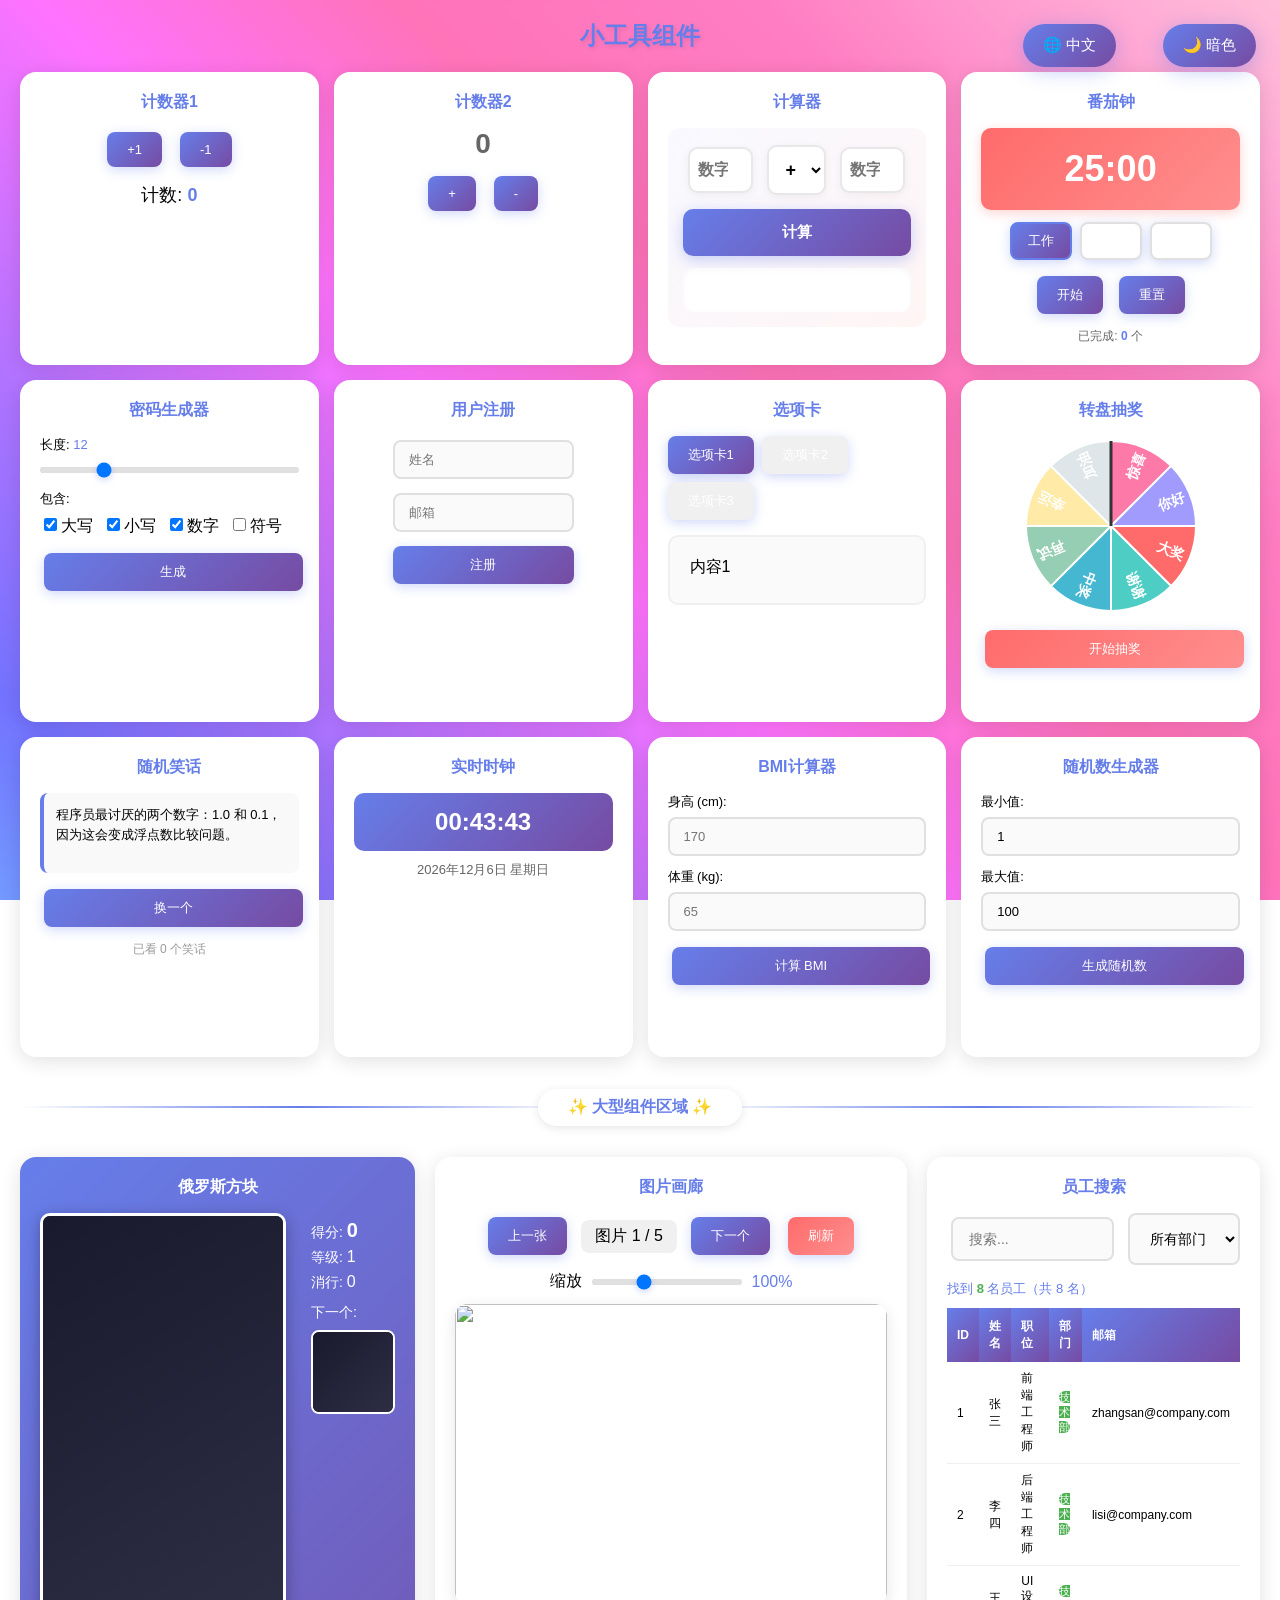
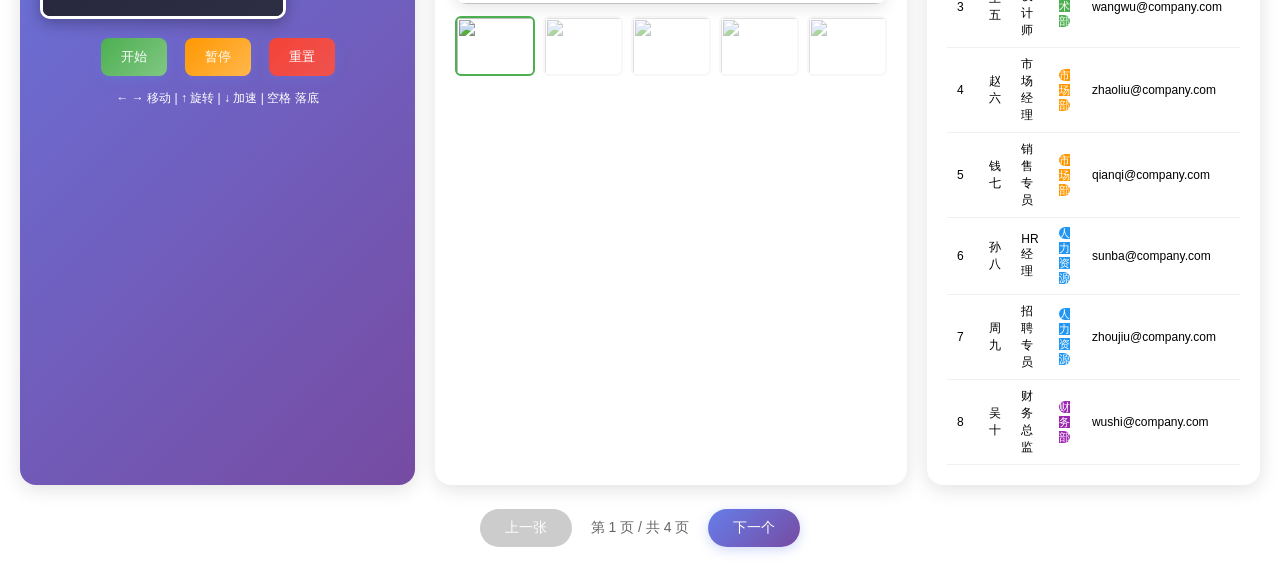
==== commit 5b8d7c60: "添加国际化功能和三个新组件 - 新增4语言国际化支持(中文/繁体/英语/日语) - 新增实时时钟组件 - 新增BMI计算器组件 - 新增随机数生成器组件 - 修复i18n.js语法错误  Co-Aut" ====
--- a/index.html
+++ b/index.html
@@ -11,6 +11,17 @@
     <div class="overlay"></div>
     <button class="theme-toggle" id="themeToggle">🌙️ 暗色</button>
 
+    <!-- 语言切换 -->
+    <div class="lang-dropdown">
+        <button id="langToggle">🌐 中文</button>
+        <div class="lang-menu" id="langMenu">
+            <div class="lang-option" data-lang="zh">🌐 中文</div>
+            <div class="lang-option" data-lang="zhTW">🌐 繁體</div>
+            <div class="lang-option" data-lang="en">🌐 English</div>
+            <div class="lang-option" data-lang="ja">🌐 日本語</div>
+        </div>
+    </div>
+
     <div class="main-layout">
         <!-- 顶部小组件区域 -->
         <div class="small-widgets-section">
@@ -18,7 +29,7 @@
             <div class="small-widgets-grid">
                 <!-- 计数器1 -->
                 <div class="widget-card" data-widget="small">
-                    <h2>计数器1</h2>
+                    <h2 data-i18n="counter1">计数器1</h2>
                     <div style="display: flex; gap: 10px; justify-content: center; align-items: center; margin-bottom: 12px;">
                         <button id="btn">+1</button>
                         <button id="not">-1</button>
@@ -28,7 +39,7 @@
 
                 <!-- 计数器2 -->
                 <div class="widget-card" data-widget="small">
-                    <h2>计数器2</h2>
+                    <h2 data-i18n="counter2">计数器2</h2>
                     <div id="counter" style="text-align: center; font-size: 28px; margin: 12px 0; font-weight: bold; color: #666;">0</div>
                     <div style="display: flex; gap: 10px; justify-content: center;">
                         <button id="increment">+</button>
@@ -38,35 +49,35 @@
 
                 <!-- 计算器 -->
                 <div class="widget-card" data-widget="small">
-                    <h2>计算器</h2>
+                    <h2 data-i18n="calculator">计算器</h2>
                     <div class="calculator-container">
                         <div class="calculator-inputs">
-                            <input type="number" id="num1" placeholder="数字1" class="calc-input">
+                            <input type="number" id="num1" placeholder="数字1" data-i18n-placeholder="num1" class="calc-input">
                             <select id="operator" class="calc-operator">
                                 <option value="+">+</option>
                                 <option value="-">−</option>
                                 <option value="*">×</option>
                                 <option value="/">÷</option>
                             </select>
-                            <input type="number" id="num2" placeholder="数字2" class="calc-input">
-                        </div>
-                        <button id="calculate" class="calc-btn">计算</button>
+                            <input type="number" id="num2" placeholder="数字2" data-i18n-placeholder="num2" class="calc-input">
+                        </div>
+                        <button id="calculate" class="calc-btn" data-i18n="calcBtn">计算</button>
                         <div id="result" class="calc-result"></div>
                     </div>
                 </div>
 
                 <!-- 番茄钟 -->
                 <div class="widget-card" data-widget="small">
-                    <h2>番茄钟</h2>
+                    <h2 data-i18n="pomodoro">番茄钟</h2>
                     <div class="tomato-timer" id="tomatoTimer">25:00</div>
                     <div class="tomato-controls">
-                        <button class="tomato-mode-btn active" id="workModeBtn" onclick="setTomatoMode('work')">工作</button>
-                        <button class="tomato-mode-btn" id="shortBreakModeBtn" onclick="setTomatoMode('short')">短休</button>
-                        <button class="tomato-mode-btn" id="longBreakModeBtn" onclick="setTomatoMode('long')">长休</button>
+                        <button class="tomato-mode-btn active" id="workModeBtn" onclick="setTomatoMode('work')" data-i18n="work">工作</button>
+                        <button class="tomato-mode-btn" id="shortBreakModeBtn" onclick="setTomatoMode('short')" data-i18n="shortBreak">短休</button>
+                        <button class="tomato-mode-btn" id="longBreakModeBtn" onclick="setTomatoMode('long')" data-i18n="longBreak">长休</button>
                     </div>
                     <div style="text-align: center; margin-top: 12px; display: flex; gap: 8px; justify-content: center;">
-                        <button id="tomatoStart" onclick="toggleTomato()">开始</button>
-                        <button id="tomatoReset" onclick="resetTomato()">重置</button>
+                        <button id="tomatoStart" onclick="toggleTomato()" data-i18n="start">开始</button>
+                        <button id="tomatoReset" onclick="resetTomato()" data-i18n="reset">重置</button>
                     </div>
                     <div style="text-align: center; margin-top: 10px; font-size: 12px; color: #666;">
                         已完成: <span id="tomatoCount" style="font-weight: bold; color: #667eea;">0</span> 个
@@ -75,64 +86,102 @@
 
                 <!-- 密码生成器 -->
                 <div class="widget-card" data-widget="small">
-                    <h2>密码生成器</h2>
-                    <div style="margin-bottom: 12px;">
-                        <label style="display: block; margin-bottom: 6px; font-weight: 500; font-size: 13px;">长度: <span id="lengthValue" style="color: #667eea;">12</span></label>
+                    <h2 data-i18n="passwordGen">密码生成器</h2>
+                    <div style="margin-bottom: 12px;">
+                        <label style="display: block; margin-bottom: 6px; font-weight: 500; font-size: 13px;"><span data-i18n="length">长度</span>: <span id="lengthValue" style="color: #667eea;">12</span></label>
                         <input type="range" id="passwordLength" min="6" max="32" value="12" style="width: 100%;" oninput="document.getElementById('lengthValue').textContent=this.value">
                     </div>
                     <div style="margin-bottom: 12px;">
-                        <label style="display: block; margin-bottom: 6px; font-weight: 500; font-size: 13px;">包含:</label>
+                        <label style="display: block; margin-bottom: 6px; font-weight: 500; font-size: 13px;"><span data-i18n="include">包含</span>:</label>
                         <div style="display: flex; gap: 10px; flex-wrap: wrap;">
-                            <label><input type="checkbox" id="uppercase" checked style="margin-right: 4px;">大写</label>
-                            <label><input type="checkbox" id="lowercase" checked style="margin-right: 4px;">小写</label>
-                            <label><input type="checkbox" id="numbers" checked style="margin-right: 4px;">数字</label>
-                            <label><input type="checkbox" id="symbols" style="margin-right: 4px;">符号</label>
-                        </div>
-                    </div>
-                    <button onclick="generatePassword()" style="width: 100%;">生成</button>
+                            <label><input type="checkbox" id="uppercase" checked style="margin-right: 4px;" data-i18n="uppercase">大写</label>
+                            <label><input type="checkbox" id="lowercase" checked style="margin-right: 4px;" data-i18n="lowercase">小写</label>
+                            <label><input type="checkbox" id="numbers" checked style="margin-right: 4px;" data-i18n="numbers">数字</label>
+                            <label><input type="checkbox" id="symbols" style="margin-right: 4px;" data-i18n="symbols">符号</label>
+                        </div>
+                    </div>
+                    <button onclick="generatePassword()" style="width: 100%;" data-i18n="generate">生成</button>
                     <div class="password-result" id="passwordResult" style="display: none;"></div>
                 </div>
 
                 <!-- 用户注册 -->
                 <div class="widget-card" data-widget="small">
-                    <h2>用户注册</h2>
+                    <h2 data-i18n="userRegister">用户注册</h2>
                     <form id="user" style="display: flex; flex-direction: column; align-items: center;">
-                        <input type="text" id="name" placeholder="用户名" style="width: 70%; margin-bottom: 10px;">
-                        <input type="email" id="email" placeholder="邮箱" style="width: 70%; margin-bottom: 10px;">
-                        <button type="submit" style="width: 70%;">注册</button>
+                        <input type="text" id="name" placeholder="用户名" data-i18n-placeholder="name" style="width: 70%; margin-bottom: 10px;">
+                        <input type="email" id="email" placeholder="邮箱" data-i18n-placeholder="emailLabel" style="width: 70%; margin-bottom: 10px;">
+                        <button type="submit" style="width: 70%" data-i18n="register">注册</button>
                     </form>
                     <div id="result-form" style="margin-top: 12px; text-align: center;"></div>
                 </div>
 
                 <!-- 选项卡 -->
                 <div class="widget-card" data-widget="small">
-                    <h2>选项卡</h2>
+                    <h2 data-i18n="tabs">选项卡</h2>
                     <div class="tabs">
-                        <button class="tab-btn active" data-tab="tab1">选项卡1</button>
-                        <button class="tab-btn" data-tab="tab2">选项卡2</button>
-                        <button class="tab-btn" data-tab="tab3">选项卡3</button>
+                        <button class="tab-btn active" data-tab="tab1" data-i18n="tab1">选项卡1</button>
+                        <button class="tab-btn" data-tab="tab2" data-i18n="tab2">选项卡2</button>
+                        <button class="tab-btn" data-tab="tab3" data-i18n="tab3">选项卡3</button>
                     </div>
                     <div class="tab-content">
-                        <div id="tab1" class="tab-pane active">内容1</div>
-                        <div id="tab2" class="tab-pane">内容2</div>
-                        <div id="tab3" class="tab-pane">内容3</div>
+                        <div id="tab1" class="tab-pane active" data-i18n="content1">内容1</div>
+                        <div id="tab2" class="tab-pane" data-i18n="content2">内容2</div>
+                        <div id="tab3" class="tab-pane" data-i18n="content3">内容3</div>
                     </div>
                 </div>
 
                 <!-- 转盘抽奖 -->
                 <div class="widget-card" data-widget="small">
-                    <h2>转盘抽奖</h2>
+                    <h2 data-i18n="wheel">转盘抽奖</h2>
                     <canvas id="wheelCanvas" width="180" height="180" style="display: block; margin: 10px auto;"></canvas>
-                    <button id="spinWheel" style="width: 100%; background: linear-gradient(135deg, #ff6b6b 0%, #ff8e8e 100%);">开始抽奖</button>
+                    <button id="spinWheel" data-i18n="startSpin" style="width: 100%; background: linear-gradient(135deg, #ff6b6b 0%, #ff8e8e 100%);">开始抽奖</button>
                     <div id="wheelResult" style="text-align: center; margin-top: 10px; font-weight: bold; color: #667eea; min-height: 20px;"></div>
                 </div>
 
                 <!-- 随机笑话 -->
                 <div class="widget-card" data-widget="small">
-                    <h2>随机笑话</h2>
+                    <h2 data-i18n="randomJoke">随机笑话</h2>
                     <div id="jokeContent" style="min-height: 80px; margin: 12px 0; padding: 12px; background: #f9f9f9; border-radius: 8px; border-left: 4px solid #667eea; font-size: 13px; line-height: 1.5;"></div>
-                    <button id="getJoke" style="width: 100%;">换一个</button>
+                        <button id="getJoke" style="width: 100%" data-i18n="nextJoke">换一个</button>
                     <p style="text-align: center; margin-top: 10px; font-size: 12px; color: #999;">已看 <span id="jokeCount">0</span> 个笑话</p>
+                </div>
+
+                <!-- 实时时钟 -->
+                <div class="widget-card" data-widget="small">
+                    <h2 data-i18n="realClock">实时时钟</h2>
+                    <div id="realtimeClock" style="font-size: 24px; font-weight: bold; text-align: center; background: linear-gradient(135deg, #667eea 0%, #764ba2 100%); color: white; padding: 15px; border-radius: 10px; margin: 10px 0;"></div>
+                    <div id="realtimeDate" style="text-align: center; font-size: 13px; color: #666;"></div>
+                </div>
+
+                <!-- BMI计算器 -->
+                <div class="widget-card" data-widget="small">
+                    <h2 data-i18n="bmi">BMI计算器</h2>
+                    <div style="margin-bottom: 12px;">
+                        <label style="display: block; margin-bottom: 6px; font-weight: 500; font-size: 13px;">身高 (cm):</label>
+                        <input type="number" id="bmiHeight" placeholder="170" style="width: 100%; margin: 0;">
+                    </div>
+                    <div style="margin-bottom: 12px;">
+                        <label style="display: block; margin-bottom: 6px; font-weight: 500; font-size: 13px;">体重 (kg):</label>
+                        <input type="number" id="bmiWeight" placeholder="65" style="width: 100%; margin: 0;">
+                    </div>
+                    <button onclick="calculateBMI()" style="width: 100%;">计算 BMI</button>
+                    <div id="bmiResult" style="margin-top: 12px; text-align: center; font-size: 16px; font-weight: bold; min-height: 24px;"></div>
+                    <div id="bmiStatus" style="text-align: center; font-size: 13px; color: #667eea; margin-top: 5px;"></div>
+                </div>
+
+                <!-- 随机数生成器 -->
+                <div class="widget-card" data-widget="small">
+                    <h2 data-i18n="randomGen">随机数生成器</h2>
+                    <div style="margin-bottom: 12px;">
+                        <label style="display: block; margin-bottom: 6px; font-weight: 500; font-size: 13px;">最小值:</label>
+                        <input type="number" id="randomMin" value="1" style="width: 100%; margin: 0;">
+                    </div>
+                    <div style="margin-bottom: 12px;">
+                        <label style="display: block; margin-bottom: 6px; font-weight: 500; font-size: 13px;">最大值:</label>
+                        <input type="number" id="randomMax" value="100" style="width: 100%; margin: 0;">
+                    </div>
+                    <button onclick="generateRandomNumber()" style="width: 100%;">生成随机数</button>
+                    <div id="randomResult" style="margin-top: 12px; text-align: center; font-size: 24px; font-weight: bold; color: #667eea; min-height: 36px;"></div>
                 </div>
             </div>
         </div>
@@ -159,9 +208,9 @@
                         </div>
                     </div>
                     <div style="display: flex; gap: 10px; justify-content: center; margin-bottom: 10px;">
-                        <button id="startTetris" style="background: linear-gradient(135deg, #4caf50 0%, #81c784 100%);">开始</button>
-                        <button id="pauseTetris" style="background: linear-gradient(135deg, #ff9800 0%, #ffb74d 100%);">暂停</button>
-                        <button id="resetTetris" style="background: linear-gradient(135deg, #f44336 0%, #ef5350 100%);">重置</button>
+                        <button id="startTetris" data-i18n="tetrisStart" style="background: linear-gradient(135deg, #4caf50 0%, #81c784 100%);">开始</button>
+                        <button id="pauseTetris" data-i18n="tetrisPause" style="background: linear-gradient(135deg, #ff9800 0%, #ffb74d 100%);">暂停</button>
+                        <button id="resetTetris" data-i18n="tetrisReset" style="background: linear-gradient(135deg, #f44336 0%, #ef5350 100%);">重置</button>
                     </div>
                     <div style="color: white; font-size: 12px; text-align: center;">
                         <p>← → 移动 | ↑ 旋转 | ↓ 加速 | 空格 落底</p>
@@ -173,13 +222,13 @@
                 <div class="widget-card" data-widget="large" data-page="0">
                     <h2>图片画廊</h2>
                     <div style="display: flex; gap: 10px; margin-bottom: 12px; justify-content: center; align-items: center; flex-wrap: wrap;">
-                        <button id="prevBtn">上一张</button>
+                        <button id="prevBtn" data-i18n="prev">上一张</button>
                         <span id="imageInfo" style="padding: 6px 14px; background: #f0f0f0; border-radius: 8px; font-weight: 500;">图片 1 / 5</span>
-                        <button id="nextBtn">下一张</button>
-                        <button id="f5" style="background: linear-gradient(135deg, #ff6b6b 0%, #ff8e8e 100%);">刷新</button>
+                        <button id="nextBtn" data-i18n="next">下一张</button>
+                        <button id="f5" data-i18n="refresh" style="background: linear-gradient(135deg, #ff6b6b 0%, #ff8e8e 100%);">刷新</button>
                     </div>
                     <div style="margin-bottom: 12px; display: flex; justify-content: center; align-items: center; gap: 10px;">
-                        <label style="font-weight: 500;">缩放:</label>
+                        <label style="font-weight: 500;" data-i18n="zoom">缩放:</label>
                         <input type="range" id="sizeSlider" min="50" max="200" value="100" style="width: 150px;">
                         <span id="sizeValue" style="font-weight: 500; color: #667eea;">100%</span>
                     </div>
@@ -193,13 +242,13 @@
                 <div class="widget-card" data-widget="large" data-page="0">
                     <h2>员工搜索</h2>
                     <div style="display: flex; gap: 10px; margin-bottom: 15px; flex-wrap: wrap;">
-                        <input type="text" id="searchInput" placeholder="搜索..." style="flex: 1; min-width: 150px; padding: 12px 16px; font-size: 14px;">
+                        <input type="text" id="searchInput" placeholder="搜索..." data-i18n-placeholder="search" style="flex: 1; min-width: 150px; padding: 12px 16px; font-size: 14px;">
                         <select id="departmentFilter" style="padding: 12px 16px; font-size: 14px;">
-                            <option value="">所有部门</option>
-                            <option value="技术部">技术部</option>
-                            <option value="市场部">市场部</option>
-                            <option value="人力资源">人力资源</option>
-                            <option value="财务部">财务部</option>
+                            <option value="" data-i18n="allDept">所有部门</option>
+                            <option value="技术部" data-i18n="techDept">技术部</option>
+                            <option value="市场部" data-i18n="marketDept">市场部</option>
+                            <option value="人力资源" data-i18n="hrDept">人力资源</option>
+                            <option value="财务部" data-i18n="financeDept">财务部</option>
                         </select>
                     </div>
                     <div id="employeeCount" style="margin-bottom: 10px;"></div>
@@ -222,13 +271,13 @@
                     <h2>绘画板</h2>
                     <canvas id="drawCanvas" width="400" height="300" style="border: 2px solid #e0e0e0; border-radius: 8px; cursor: crosshair; display: block; margin: 10px auto;"></canvas>
                     <div style="display: flex; gap: 8px; justify-content: center; margin-top: 10px; flex-wrap: wrap;">
-                        <button id="clearCanvas" style="background: linear-gradient(135deg, #f44336 0%, #ef5350 100%);">清空</button>
-                        <button id="saveCanvas" style="background: linear-gradient(135deg, #4caf50 0%, #81c784 100%);">保存</button>
+                        <button id="clearCanvas" data-i18n="clear" style="background: linear-gradient(135deg, #f44336 0%, #ef5350 100%);">清空</button>
+                        <button id="saveCanvas" data-i18n="save" style="background: linear-gradient(135deg, #4caf50 0%, #81c784 100%);">保存</button>
                     </div>
                     <div style="display: flex; gap: 8px; justify-content: center; margin-top: 10px; align-items: center;">
-                        <label style="font-size: 12px;">颜色:</label>
+                        <label style="font-size: 12px;" data-i18n="color">颜色:</label>
                         <input type="color" id="drawColor" value="#667eea" style="width: 40px; height: 30px;">
-                        <label style="font-size: 12px;">大小:</label>
+                        <label style="font-size: 12px;" data-i18n="size">大小:</label>
                         <input type="range" id="brushSize" min="1" max="20" value="3" style="width: 60px;">
                     </div>
                 </div>
@@ -285,14 +334,14 @@
                     <h2 style="color: #ff4081;">表白小天地</h2>
                     <div id="loveMessage" style="min-height: 40px; margin: 15px 0; text-align: center;"></div>
                     <div style="text-align: center; margin-bottom: 15px;">
-                        <button id="loveBtn" style="background: linear-gradient(135deg, #ff4081 0%, #ff8a80 100%); width: 100%;">点击我想对你说</button>
+                        <button id="loveBtn" data-i18n="loveBtnText" style="background: linear-gradient(135deg, #ff4081 0%, #ff8a80 100%); width: 100%;">点击我想对你说</button>
                     </div>
                     <p style="text-align: center; margin: 10px 0; color: #ff69b4; font-size: 13px;">已发送 <span id="heartCount" style="font-weight: bold;">0</span> 颗心</p>
                     <div style="margin-top: 15px; text-align: center;">
                         <p style="color: #ff69b4; margin-bottom: 10px; font-size: 14px;">你愿意接受我的心意吗？</p>
                         <div style="display: flex; gap: 10px; justify-content: center;">
-                            <button id="acceptBtn" style="background: linear-gradient(135deg, #4caf50 0%, #81c784 100%);">愿意</button>
-                            <button id="rejectBtn" style="background: linear-gradient(135deg, #9e9e9e 0%, #bdbdbd 100%);">暂时不想</button>
+                            <button id="acceptBtn" data-i18n="accept" style="background: linear-gradient(135deg, #4caf50 0%, #81c784 100%);">愿意</button>
+                            <button id="rejectBtn" data-i18n="reject" style="background: linear-gradient(135deg, #9e9e9e 0%, #bdbdbd 100%);">暂时不想</button>
                         </div>
                     </div>
                     <div id="loveResponse" style="margin-top: 15px; min-height: 40px; text-align: center;"></div>
@@ -302,9 +351,9 @@
                 <div class="widget-card" data-widget="large" data-page="2">
                     <h2>📅 日历</h2>
                     <div style="display: flex; justify-content: space-between; align-items: center; margin-bottom: 15px;">
-                        <button id="prevMonth" style="background: linear-gradient(135deg, #667eea 0%, #764ba2 100%);">◀ 上月</button>
+                        <button id="prevMonth" data-i18n="prevMonth" style="background: linear-gradient(135deg, #667eea 0%, #764ba2 100%);">◀ 上月</button>
                         <span id="currentMonth" style="font-weight: bold; font-size: 18px; color: #667eea;"></span>
-                        <button id="nextMonth" style="background: linear-gradient(135deg, #667eea 0%, #764ba2 100%);">下月 ▶</button>
+                        <button id="nextMonth" data-i18n="nextMonth" style="background: linear-gradient(135deg, #667eea 0%, #764ba2 100%);">下月 ▶</button>
                     </div>
                     <div style="display: grid; grid-template-columns: repeat(7, 1fr); gap: 5px; text-align: center;">
                         <div style="font-weight: bold; color: #999; padding: 8px;">日</div>
@@ -320,9 +369,9 @@
                         <h3 style="font-size: 14px; margin-bottom: 8px; color: #666;">📝 添加事件</h3>
                         <div style="display: flex; gap: 8px; margin-bottom: 8px;">
                             <input type="date" id="eventDate" style="flex: 1; padding: 8px; border: 1px solid #ddd; border-radius: 6px;">
-                            <input type="text" id="eventText" placeholder="事件内容" style="flex: 2; padding: 8px; border: 1px solid #ddd; border-radius: 6px;">
-                        </div>
-                        <button id="addEventBtn" style="width: 100%; background: linear-gradient(135deg, #4caf50 0%, #81c784 100%);">添加</button>
+                            <input type="text" id="eventText" placeholder="事件内容" data-i18n-placeholder="eventContent" style="flex: 2; padding: 8px; border: 1px solid #ddd; border-radius: 6px;">
+                            </div>
+                            <button id="addEventBtn" data-i18n="addEvent" style="width: 100%; background: linear-gradient(135deg, #4caf50 0%, #81c784 100%);">添加</button>
                     </div>
                     <div id="eventList" style="margin-top: 10px; max-height: 150px; overflow-y: auto;"></div>
                 </div>
@@ -331,18 +380,18 @@
                 <div class="widget-card" data-widget="large" data-page="2" style="background: linear-gradient(135deg, #f093fb 0%, #f5576c 100%);">
                     <h2 style="color: white;">📋 待办事项</h2>
                     <div style="display: flex; gap: 8px; margin-bottom: 15px;">
-                        <input type="text" id="todoInput" placeholder="添加新任务..." style="flex: 1; padding: 10px; border: none; border-radius: 6px;">
+                        <input type="text" id="todoInput" placeholder="添加新任务..." data-i18n-placeholder="addNewTask" style="flex: 1; padding: 10px; border: none; border-radius: 6px;">
                         <select id="todoPriority" style="padding: 10px; border: none; border-radius: 6px;">
                             <option value="low">低</option>
                             <option value="medium">中</option>
                             <option value="high">高</option>
                         </select>
                     </div>
-                    <button id="addTodoBtn" style="width: 100%; margin-bottom: 15px; background: linear-gradient(135deg, #fff 0%, #f0f0f0 100%); color: #333;">+ 添加任务</button>
+                    <button id="addTodoBtn" data-i18n="addTodo" style="width: 100%; margin-bottom: 15px; background: linear-gradient(135deg, #fff 0%, #f0f0f0 100%); color: #333;">+ 添加任务</button>
                     <div style="display: flex; gap: 8px; margin-bottom: 10px; flex-wrap: wrap;">
-                        <button class="filter-btn" data-filter="all" style="background: white; color: #333; padding: 6px 12px; border: none; border-radius: 15px; font-size: 12px;">全部</button>
-                        <button class="filter-btn" data-filter="active" style="background: rgba(255,255,255,0.3); color: white; padding: 6px 12px; border: none; border-radius: 15px; font-size: 12px;">进行中</button>
-                        <button class="filter-btn" data-filter="completed" style="background: rgba(255,255,255,0.3); color: white; padding: 6px 12px; border: none; border-radius: 15px; font-size: 12px;">已完成</button>
+                        <button class="filter-btn" data-filter="all" data-i18n="filterAll" style="background: white; color: #333; padding: 6px 12px; border: none; border-radius: 15px; font-size: 12px;">全部</button>
+                        <button class="filter-btn" data-filter="active" data-i18n="filterActive" style="background: rgba(255,255,255,0.3); color: white; padding: 6px 12px; border: none; border-radius: 15px; font-size: 12px;">进行中</button>
+                        <button class="filter-btn" data-filter="completed" data-i18n="filterCompleted" style="background: rgba(255,255,255,0.3); color: white; padding: 6px 12px; border: none; border-radius: 15px; font-size: 12px;">已完成</button>
                     </div>
                     <div id="todoList" style="max-height: 200px; overflow-y: auto;"></div>
                     <div id="todoStats" style="margin-top: 10px; font-size: 12px; color: white; text-align: center;">
@@ -355,7 +404,7 @@
                     <h2 style="color: white;">🎵 音乐播放器</h2>
                     <canvas id="audioVisualizer" width="300" height="100" style="background: rgba(0,0,0,0.2); border-radius: 8px; margin-bottom: 15px; width: 100%;"></canvas>
                     <div style="text-align: center; margin-bottom: 15px;">
-                        <p id="songTitle" style="color: white; font-size: 16px; margin: 5px 0;">选择一首歌曲</p>
+                        <p id="songTitle" data-i18n="selectSong" style="color: white; font-size: 16px; margin: 5px 0;">选择一首歌曲</p>
                         <p id="songArtist" style="color: rgba(255,255,255,0.7); font-size: 14px;">--</p>
                     </div>
                     <div style="margin-bottom: 15px;">
@@ -371,7 +420,7 @@
                         <button id="nextSong" style="background: rgba(255,255,255,0.2); width: 45px; height: 45px; border-radius: 50%; display: flex; align-items: center; justify-content: center;">⏭</button>
                     </div>
                     <div style="display: flex; gap: 10px; justify-content: center; align-items: center; margin-bottom: 15px;">
-                        <span style="color: rgba(255,255,255,0.7); font-size: 12px;">音量</span>
+                        <span data-i18n="volume" style="color: rgba(255,255,255,0.7); font-size: 12px;">音量</span>
                         <input type="range" id="volumeSlider" min="0" max="100" value="70" style="width: 100px;">
                         <span id="volumeValue" style="color: rgba(255,255,255,0.7); font-size: 12px;">70%</span>
                     </div>
@@ -383,7 +432,7 @@
                         <p style="color: rgba(255,255,255,0.8); font-size: 12px; margin-bottom: 8px;">🔗 或输入音乐链接</p>
                         <div style="display: flex; gap: 8px;">
                             <input type="text" id="musicUrlInput" placeholder="https://..." style="flex: 1; padding: 6px 10px; border: none; border-radius: 4px; font-size: 12px;">
-                            <button id="loadUrlBtn" style="padding: 6px 12px; background: rgba(255,255,255,0.2); color: white; border: none; border-radius: 4px; font-size: 12px;">加载</button>
+                            <button id="loadUrlBtn" data-i18n="load" style="padding: 6px 12px; background: rgba(255,255,255,0.2); color: white; border: none; border-radius: 4px; font-size: 12px;">加载</button>
                         </div>
                     </div>
                     <div id="playlistList" style="margin-top: 12px; max-height: 80px; overflow-y: auto; font-size: 11px; color: rgba(255,255,255,0.8);"></div>
@@ -399,21 +448,22 @@
                         </div>
                     </div>
                     <div style="display: flex; gap: 8px;">
-                        <input type="text" id="chatInput" placeholder="输入消息..." style="flex: 1; padding: 12px; border: none; border-radius: 20px;">
-                        <button id="sendChat" style="background: white; color: #11998e; padding: 12px 20px; border: none; border-radius: 20px; font-weight: bold;">发送</button>
+                        <input type="text" id="chatInput" placeholder="输入消息..." data-i18n-placeholder="chatPlaceholder" style="flex: 1; padding: 12px; border: none; border-radius: 20px;">
+                        <button id="sendChat" data-i18n="send" style="background: white; color: #11998e; padding: 12px 20px; border: none; border-radius: 20px; font-weight: bold;">发送</button>
                     </div>
                 </div>
             </div>
 
             <!-- 分页控制 -->
-            <div class="pagination-controls">
-                <button class="page-btn" id="prevPageBtn">上一页</button>
+                <div class="pagination-controls">
+                <button class="page-btn" id="prevPageBtn" data-i18n="prev" data-i18n-attr="aria-label:prev">上一页</button>
                 <span class="pagination-info">第 <span id="currentPageNum">1</span> 页 / 共 <span id="totalPageNum">4</span> 页</span>
-                <button class="page-btn" id="nextPageBtn">下一页</button>
+                <button class="page-btn" id="nextPageBtn" data-i18n="next" data-i18n-attr="aria-label:next">下一页</button>
             </div>
         </div>
     </div>
 
+    <script src="i18n.js"></script>
     <script src="scripts.js"></script>
 </body>
 </html>
--- a/styles.css
+++ b/styles.css
@@ -61,7 +61,7 @@
 .small-widgets-grid {
     display: grid;
     grid-template-columns: repeat(4, 1fr);
-    gap: 20px;
+    gap: 15px;
 }
 
 /* 分割线 */
@@ -178,6 +178,83 @@
 /* 隐藏的组件 */
 .widget-card.hidden {
     display: none;
+}
+
+/* 语言下拉菜单 */
+.lang-dropdown {
+    position: fixed;
+    top: 20px;
+    /* 增加右侧偏移以拉开与主题按钮的间距 */
+    right: 160px;
+    z-index: 10000;
+}
+
+#langToggle {
+    padding: 12px 20px;
+    background: linear-gradient(135deg, #667eea 0%, #764ba2 100%);
+    color: white;
+    border: none;
+    border-radius: 30px;
+    cursor: pointer;
+    font-size: 15px;
+    font-weight: 500;
+    box-shadow: 0 4px 20px rgba(102, 126, 234, 0.4);
+    transition: all 0.3s ease;
+}
+
+#langToggle:hover {
+    transform: scale(1.05);
+    box-shadow: 0 6px 25px rgba(102, 126, 234, 0.5);
+}
+
+.lang-menu {
+    position: absolute;
+    top: 100%;
+    right: 0;
+    margin-top: 10px;
+    background: white;
+    border-radius: 12px;
+    box-shadow: 0 8px 30px rgba(0, 0, 0, 0.2);
+    min-width: 150px;
+    opacity: 0;
+    visibility: hidden;
+    transform: translateY(-10px);
+    transition: all 0.3s ease;
+    overflow: hidden;
+}
+
+.lang-menu.show {
+    opacity: 1;
+    visibility: visible;
+    transform: translateY(0);
+}
+
+.lang-option {
+    padding: 12px 20px;
+    cursor: pointer;
+    transition: all 0.2s ease;
+    font-size: 14px;
+}
+
+.lang-option:hover {
+    background: #f0f0f0;
+}
+
+.lang-option.active {
+    background: linear-gradient(135deg, #667eea 0%, #764ba2 100%);
+    color: white;
+}
+
+body.dark-mode .lang-menu {
+    background: #1e1e2e;
+}
+
+body.dark-mode .lang-option:hover {
+    background: #2c2c3e;
+}
+
+body.dark-mode #langToggle {
+    background: linear-gradient(135deg, #f093fb 0%, #f5576c 100%);
 }
 
 /* 暗黑模式 */
@@ -620,4 +697,14 @@
     .section-title {
         font-size: 20px;
     }
-}
+
+    /* 小屏幕下把语言按钮与主题按钮分开堆叠，避免重叠 */
+    .lang-dropdown {
+        right: 20px;
+        top: 20px;
+    }
+    .theme-toggle {
+        right: 20px;
+        top: 72px;
+    }
+}
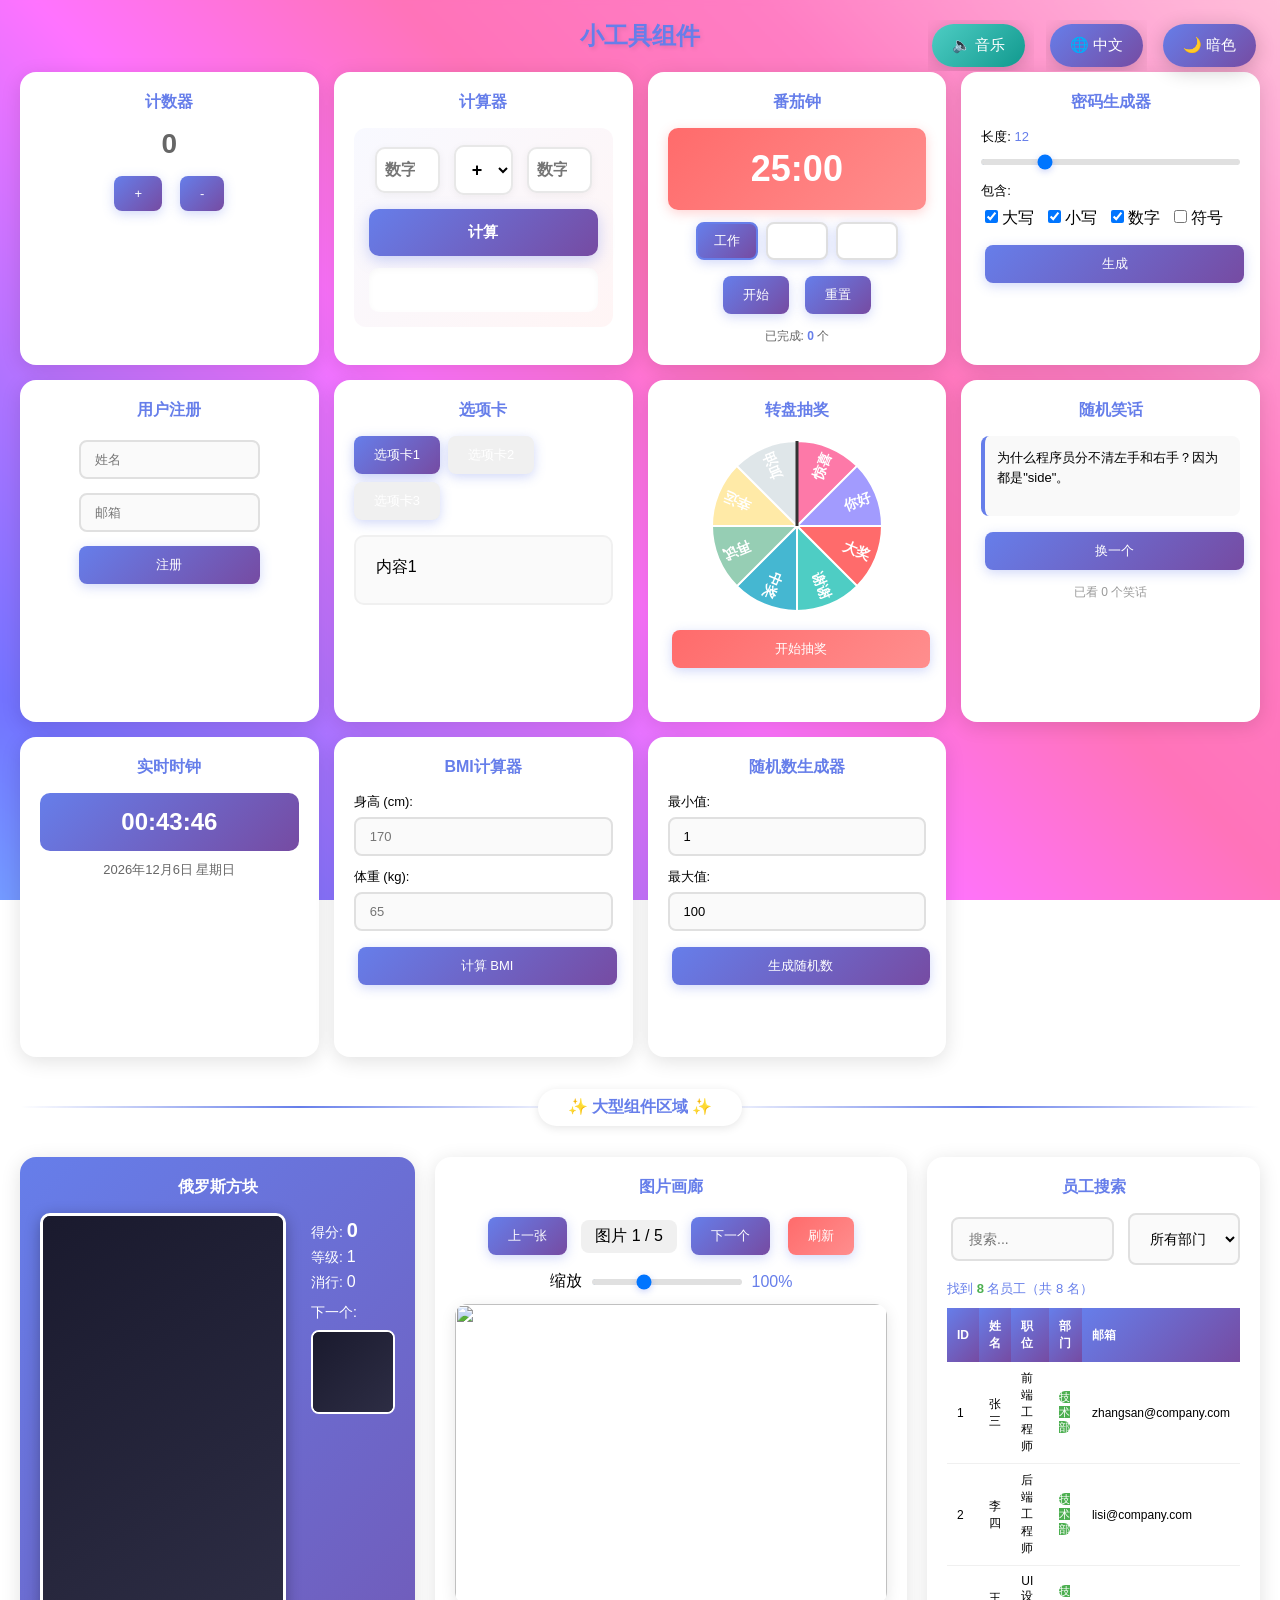
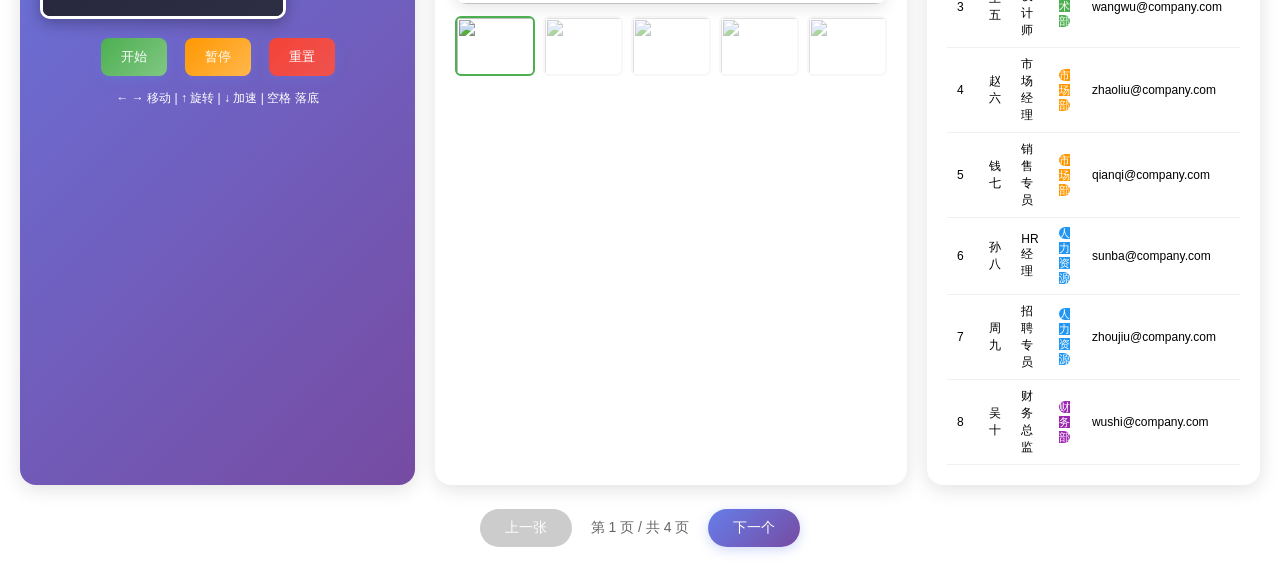
==== commit 03c78a48: "删除计数器1组件，将计数器2重命名为计数器 - 删除计数器1组件的HTML和JS代码 - 将计数器2重命名为计数器并更新国际化文本 - 添加背景音乐控制功能 - 修复日历组件星期对齐问题  Co-Au" ====
--- a/index.html
+++ b/index.html
@@ -9,17 +9,31 @@
 <body>
     <div class="rainbow-background"></div>
     <div class="overlay"></div>
-    <button class="theme-toggle" id="themeToggle">🌙️ 暗色</button>
-
-    <!-- 语言切换 -->
-    <div class="lang-dropdown">
-        <button id="langToggle">🌐 中文</button>
-        <div class="lang-menu" id="langMenu">
-            <div class="lang-option" data-lang="zh">🌐 中文</div>
-            <div class="lang-option" data-lang="zhTW">🌐 繁體</div>
-            <div class="lang-option" data-lang="en">🌐 English</div>
-            <div class="lang-option" data-lang="ja">🌐 日本語</div>
+    <div class="top-controls">
+        <!-- 音乐控制（含下拉音量） -->
+        <div class="music-dropdown">
+            <button id="musicToggle">🔊 音乐</button>
+            <div class="music-menu" id="musicMenu">
+                <div style="padding:10px; width:200px;">
+                    <button id="playPauseMusic" style="width:100%; margin-bottom:8px;">播放</button>
+                    <label style="display:block; font-size:13px; margin-bottom:6px;">音量</label>
+                    <input id="volumeControl" type="range" min="0" max="100" value="70" style="width:100%;">
+                </div>
+            </div>
         </div>
+
+        <!-- 语言切换 -->
+        <div class="lang-dropdown">
+            <button id="langToggle">🌐 中文</button>
+            <div class="lang-menu" id="langMenu">
+                <div class="lang-option" data-lang="zh">🌐 中文</div>
+                <div class="lang-option" data-lang="zhTW">🌐 繁體</div>
+                <div class="lang-option" data-lang="en">🌐 English</div>
+                <div class="lang-option" data-lang="ja">🌐 日本語</div>
+            </div>
+        </div>
+
+        <button class="theme-toggle" id="themeToggle">🌙️ 暗色</button>
     </div>
 
     <div class="main-layout">
@@ -27,19 +41,9 @@
         <div class="small-widgets-section">
             <h1 class="section-title">小工具组件</h1>
             <div class="small-widgets-grid">
-                <!-- 计数器1 -->
-                <div class="widget-card" data-widget="small">
-                    <h2 data-i18n="counter1">计数器1</h2>
-                    <div style="display: flex; gap: 10px; justify-content: center; align-items: center; margin-bottom: 12px;">
-                        <button id="btn">+1</button>
-                        <button id="not">-1</button>
-                    </div>
-                    <p style="text-align: center; font-size: 18px;">计数: <span id="count" style="font-weight: bold; color: #667eea;">0</span></p>
-                </div>
-
                 <!-- 计数器2 -->
                 <div class="widget-card" data-widget="small">
-                    <h2 data-i18n="counter2">计数器2</h2>
+                    <h2 data-i18n="counter">计数器</h2>
                     <div id="counter" style="text-align: center; font-size: 28px; margin: 12px 0; font-weight: bold; color: #666;">0</div>
                     <div style="display: flex; gap: 10px; justify-content: center;">
                         <button id="increment">+</button>
@@ -355,14 +359,14 @@
                         <span id="currentMonth" style="font-weight: bold; font-size: 18px; color: #667eea;"></span>
                         <button id="nextMonth" data-i18n="nextMonth" style="background: linear-gradient(135deg, #667eea 0%, #764ba2 100%);">下月 ▶</button>
                     </div>
-                    <div style="display: grid; grid-template-columns: repeat(7, 1fr); gap: 5px; text-align: center;">
-                        <div style="font-weight: bold; color: #999; padding: 8px;">日</div>
-                        <div style="font-weight: bold; color: #999; padding: 8px;">一</div>
-                        <div style="font-weight: bold; color: #999; padding: 8px;">二</div>
-                        <div style="font-weight: bold; color: #999; padding: 8px;">三</div>
-                        <div style="font-weight: bold; color: #999; padding: 8px;">四</div>
-                        <div style="font-weight: bold; color: #999; padding: 8px;">五</div>
-                        <div style="font-weight: bold; color: #999; padding: 8px;">六</div>
+                    <div style="display:grid; grid-template-columns:repeat(7, 1fr); gap:5px;">
+                        <div style="font-weight:bold; color:#999; padding:12px; text-align:center;">日</div>
+                        <div style="font-weight:bold; color:#999; padding:12px; text-align:center;">一</div>
+                        <div style="font-weight:bold; color:#999; padding:12px; text-align:center;">二</div>
+                        <div style="font-weight:bold; color:#999; padding:12px; text-align:center;">三</div>
+                        <div style="font-weight:bold; color:#999; padding:12px; text-align:center;">四</div>
+                        <div style="font-weight:bold; color:#999; padding:12px; text-align:center;">五</div>
+                        <div style="font-weight:bold; color:#999; padding:12px; text-align:center;">六</div>
                     </div>
                     <div id="calendarDays" style="display: grid; grid-template-columns: repeat(7, 1fr); gap: 5px;"></div>
                     <div style="margin-top: 15px; border-top: 1px solid #e0e0e0; padding-top: 10px;">
--- a/styles.css
+++ b/styles.css
@@ -189,6 +189,67 @@
     z-index: 10000;
 }
 
+/* 音乐下拉（与语言按钮样式一致） */
+.music-dropdown {
+    /* position handled by .top-controls */
+}
+
+#musicToggle {
+    padding: 12px 20px;
+    background: linear-gradient(135deg, #4ecdc4 0%, #11998e 100%);
+    color: white;
+    border: none;
+    border-radius: 30px;
+    cursor: pointer;
+    font-size: 15px;
+    font-weight: 500;
+    box-shadow: 0 4px 20px rgba(30, 200, 180, 0.3);
+    transition: all 0.3s ease;
+}
+#musicToggle:hover { transform: translateY(-2px); }
+
+.music-menu {
+    position: absolute;
+    top: 100%;
+    right: 0;
+    margin-top: 10px;
+    background: white;
+    border-radius: 12px;
+    box-shadow: 0 8px 30px rgba(0, 0, 0, 0.2);
+    min-width: 200px;
+    opacity: 0;
+    visibility: hidden;
+    transform: translateY(-10px);
+    transition: all 0.25s ease;
+    overflow: hidden;
+}
+
+/* 顶部控件容器，统一布局防止重叠 */
+.top-controls {
+    position: fixed;
+    top: 20px;
+    right: 20px;
+    display: flex;
+    gap: 12px;
+    align-items: center;
+    z-index: 10000;
+    /* 允许换行以适应窄屏，避免溢出重叠 */
+    flex-wrap: wrap;
+    max-width: calc(100% - 40px);
+    justify-content: flex-end;
+}
+
+/* 取消单独固定定位（由 .top-controls 管理） */
+.lang-dropdown, .music-dropdown { position: static; }
+
+/* 主题按钮改为相对定位以参与 flex 布局 */
+.theme-toggle { position: relative; top: auto; right: auto; }
+.music-menu.show {
+    opacity: 1;
+    visibility: visible;
+    transform: translateY(0);
+}
+
 #langToggle {
     padding: 12px 20px;
     background: linear-gradient(135deg, #667eea 0%, #764ba2 100%);
@@ -202,8 +263,22 @@
     transition: all 0.3s ease;
 }
 
+#musicToggle {
+    padding: 10px 14px;
+    margin-right: 8px;
+    background: linear-gradient(135deg, #4ecdc4 0%, #11998e 100%);
+    color: white;
+    border: none;
+    border-radius: 24px;
+    cursor: pointer;
+    font-size: 14px;
+    font-weight: 600;
+    box-shadow: 0 4px 20px rgba(30, 200, 180, 0.2);
+    transition: all 0.18s ease;
+}
+
 #langToggle:hover {
-    transform: scale(1.05);
+    transform: translateY(-2px);
     box-shadow: 0 6px 25px rgba(102, 126, 234, 0.5);
 }
 
@@ -290,12 +365,9 @@
     color: #e0e0e0;
 }
 
-/* 主题切换按钮 */
+/* 主题切换按钮 — 参与 .top-controls 布局，不使用 fixed 定位 */
 .theme-toggle {
-    position: fixed;
-    top: 20px;
-    right: 20px;
-    z-index: 10000;
+    position: relative;
     padding: 12px 20px;
     background: linear-gradient(135deg, #667eea 0%, #764ba2 100%);
     color: white;
@@ -305,14 +377,42 @@
     font-size: 15px;
     font-weight: 500;
     box-shadow: 0 4px 20px rgba(102, 126, 234, 0.4);
-    transition: all 0.3s ease;
+    transition: all 0.18s ease;
+    flex-shrink: 0;
+    white-space: nowrap;
+    max-width: 160px;
+    overflow: hidden;
+    text-overflow: ellipsis;
 }
 .theme-toggle:hover {
-    transform: scale(1.1);
+    transform: translateY(-2px);
     box-shadow: 0 6px 25px rgba(102, 126, 234, 0.5);
 }
 body.dark-mode .theme-toggle {
     background: linear-gradient(135deg, #f093fb 0%, #f5576c 100%);
+}
+
+/* 强制 .top-controls 内部元素不收缩并在文本过长时截断，避免拓宽导致重叠 */
+.top-controls > * {
+    flex-shrink: 0;
+    white-space: nowrap;
+    max-width: 220px;
+    overflow: hidden;
+    text-overflow: ellipsis;
+}
+
+/* 小屏时纵向堆叠，作为后备避免横向重叠 */
+@media (max-width: 520px) {
+    .top-controls {
+        flex-direction: column;
+        align-items: flex-end;
+        row-gap: 8px;
+        right: 12px;
+    }
+    .top-controls .lang-dropdown,
+    .top-controls .music-dropdown {
+        width: auto;
+    }
 }
 
 /* 鼠标粒子画布 */
@@ -662,6 +762,35 @@
     color: #a78bfa;
 }
 
+/* 统一 pill 风格按钮（用于音乐、语言、主题） */
+#musicToggle, #langToggle, .theme-toggle {
+    padding: 12px 20px;
+    border-radius: 30px;
+    color: white;
+    border: none;
+    cursor: pointer;
+    font-size: 15px;
+    font-weight: 500;
+    box-shadow: 0 4px 20px rgba(0,0,0,0.2);
+    transition: transform 0.18s ease, box-shadow 0.18s ease;
+    white-space: nowrap; /* 防止文字换行导致宽度变化 */
+}
+
+/* 悬停不放大（避免按钮相互覆盖），改为轻微上移和增强阴影 */
+#musicToggle:hover, #langToggle:hover, .theme-toggle:hover {
+    transform: translateY(-3px);
+    box-shadow: 0 8px 30px rgba(0,0,0,0.28);
+}
+
+/* 确保按钮不会因容器空间不足而收缩覆盖 */
+.top-controls > * { flex-shrink: 0; }
+
+/* 当换行时，第二行与第一行保持间距 */
+.top-controls { row-gap: 8px; }
+
+/* 确保下拉菜单显示在最前 */
+.music-menu, .lang-menu { z-index: 20000; }
+
 /* 鼠标光效动画 */
 @keyframes mouseGlow {
     to {
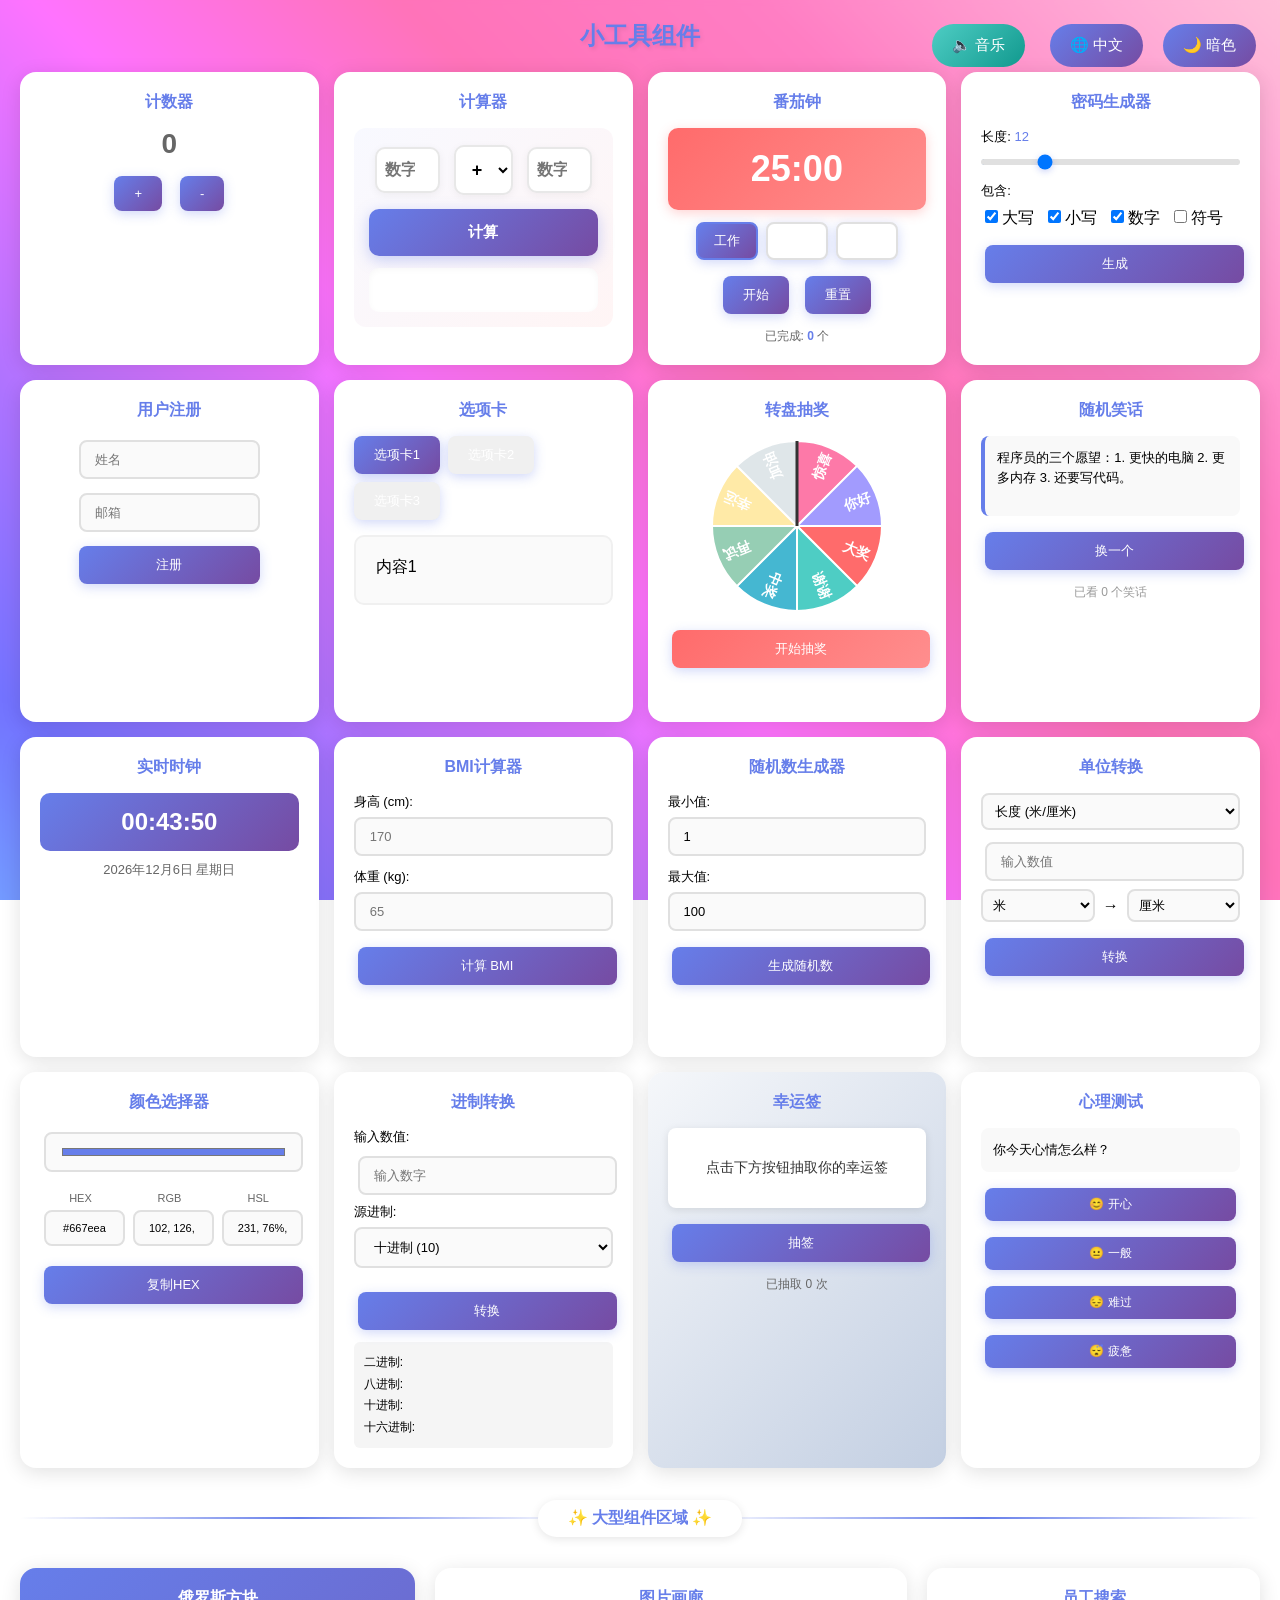
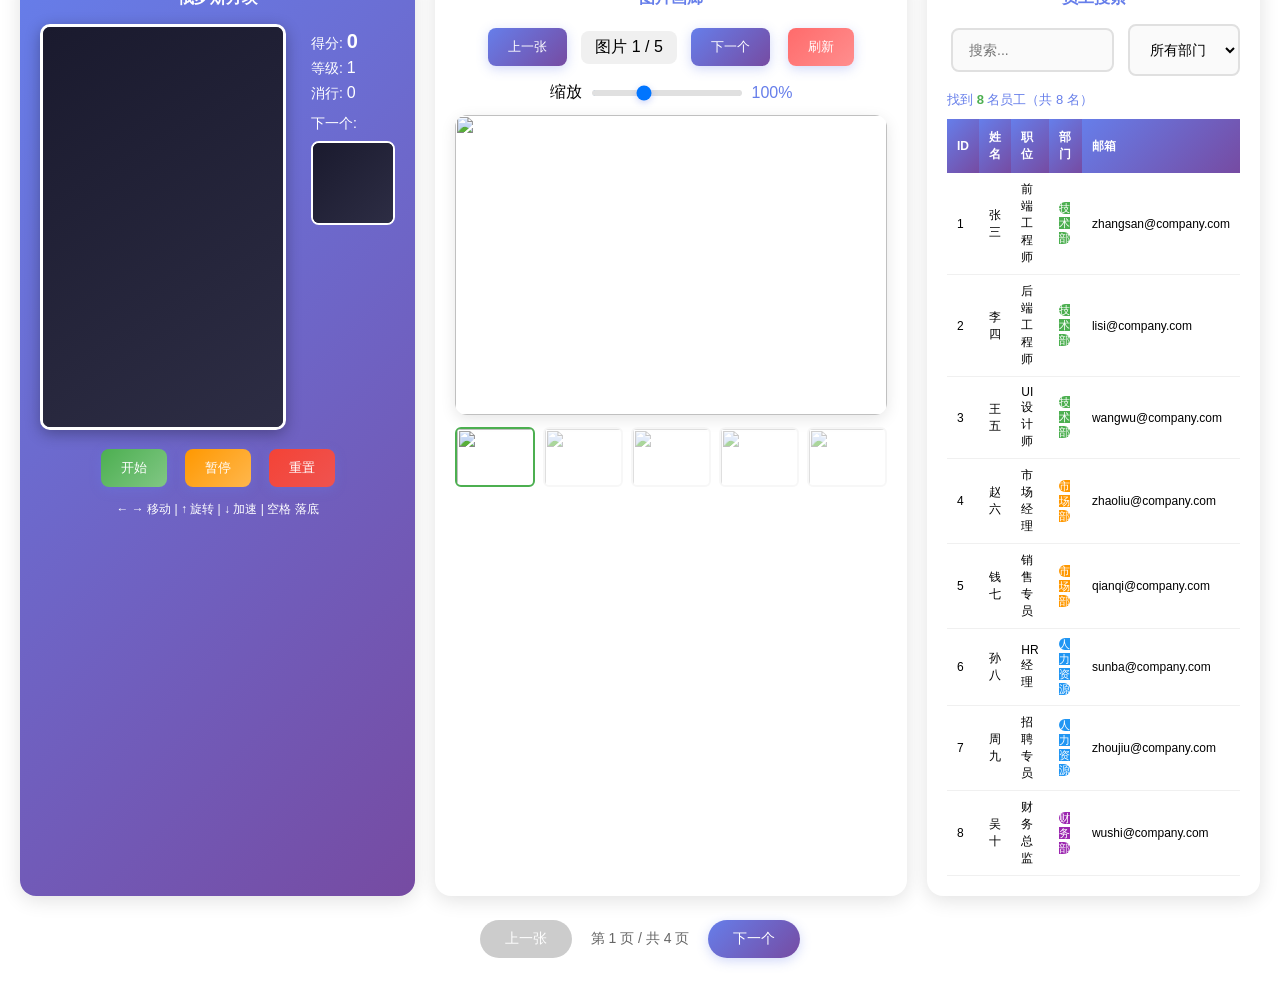
==== commit 24fb5a8f: "添加6个新组件：单位转换、颜色选择器、进制转换、幸运签、心理测试、记事本 Co-Authored-By: Claude <noreply@anthropic.com>" ====
--- a/index.html
+++ b/index.html
@@ -186,6 +186,111 @@
                     </div>
                     <button onclick="generateRandomNumber()" style="width: 100%;">生成随机数</button>
                     <div id="randomResult" style="margin-top: 12px; text-align: center; font-size: 24px; font-weight: bold; color: #667eea; min-height: 36px;"></div>
+                </div>
+
+                <!-- 单位转换器 -->
+                <div class="widget-card" data-widget="small">
+                    <h2 data-i18n="unitConverter">单位转换</h2>
+                    <div style="margin-bottom: 12px;">
+                        <select id="unitType" style="width: 100%; padding: 8px; margin-bottom: 8px;">
+                            <option value="length">长度 (米/厘米)</option>
+                            <option value="weight">重量 (公斤/克)</option>
+                            <option value="temperature">温度 (℃/℉)</option>
+                        </select>
+                        <input type="number" id="unitInput" placeholder="输入数值" style="width: 100%; margin-bottom: 8px;">
+                        <div style="display: flex; gap: 8px; align-items: center;">
+                            <select id="unitFrom" style="flex: 1; padding: 6px;">
+                                <option value="m">米</option>
+                                <option value="cm">厘米</option>
+                                <option value="kg">公斤</option>
+                                <option value="g">克</option>
+                                <option value="c">摄氏度</option>
+                                <option value="f">华氏度</option>
+                            </select>
+                            <span>→</span>
+                            <select id="unitTo" style="flex: 1; padding: 6px;">
+                                <option value="cm">厘米</option>
+                                <option value="m">米</option>
+                                <option value="g">克</option>
+                                <option value="kg">公斤</option>
+                                <option value="f">华氏度</option>
+                                <option value="c">摄氏度</option>
+                            </select>
+                        </div>
+                    </div>
+                    <button onclick="convertUnit()" style="width: 100%;" data-i18n="convert">转换</button>
+                    <div id="unitResult" style="margin-top: 12px; text-align: center; font-size: 16px; font-weight: bold; color: #667eea; min-height: 24px;"></div>
+                </div>
+
+                <!-- 颜色选择器 -->
+                <div class="widget-card" data-widget="small">
+                    <h2 data-i18n="colorPicker">颜色选择器</h2>
+                    <div style="margin-bottom: 12px;">
+                        <input type="color" id="colorPickerInput" value="#667eea" style="width: 100%; height: 40px; cursor: pointer;">
+                    </div>
+                    <div style="display: grid; grid-template-columns: repeat(3, 1fr); gap: 8px; margin-bottom: 12px;">
+                        <div style="text-align: center;">
+                            <span style="font-size: 11px; color: #666;">HEX</span>
+                            <input type="text" id="hexValue" value="#667eea" style="width: 100%; font-size: 11px; text-align: center;" readonly>
+                        </div>
+                        <div style="text-align: center;">
+                            <span style="font-size: 11px; color: #666;">RGB</span>
+                            <input type="text" id="rgbValue" value="102, 126, 234" style="width: 100%; font-size: 11px; text-align: center;" readonly>
+                        </div>
+                        <div style="text-align: center;">
+                            <span style="font-size: 11px; color: #666;">HSL</span>
+                            <input type="text" id="hslValue" value="231, 76%, 66%" style="width: 100%; font-size: 11px; text-align: center;" readonly>
+                        </div>
+                    </div>
+                    <button onclick="copyColor()" style="width: 100%;" data-i18n="copyColor">复制HEX</button>
+                </div>
+
+                <!-- 进制转换器 -->
+                <div class="widget-card" data-widget="small">
+                    <h2 data-i18n="baseConverter">进制转换</h2>
+                    <div style="margin-bottom: 12px;">
+                        <label style="display: block; margin-bottom: 6px; font-weight: 500; font-size: 13px;"><span data-i18n="inputValue">输入数值</span>:</label>
+                        <input type="text" id="baseInput" placeholder="输入数字" style="width: 100%; margin-bottom: 8px;">
+                        <label style="display: block; margin-bottom: 6px; font-weight: 500; font-size: 13px;"><span data-i18n="fromBase">源进制</span>:</label>
+                        <select id="baseFrom" style="width: 100%; margin-bottom: 8px;">
+                            <option value="2">二进制 (2)</option>
+                            <option value="8">八进制 (8)</option>
+                            <option value="10" selected>十进制 (10)</option>
+                            <option value="16">十六进制 (16)</option>
+                        </select>
+                    </div>
+                    <button onclick="convertBase()" style="width: 100%; margin-bottom: 12px;" data-i18n="convert">转换</button>
+                    <div id="baseResults" style="font-size: 12px; line-height: 1.8; background: #f5f5f5; padding: 10px; border-radius: 6px;">
+                        <div>二进制: <span id="binResult" style="color: #667eea; font-weight: bold;"></span></div>
+                        <div>八进制: <span id="octResult" style="color: #667eea; font-weight: bold;"></span></div>
+                        <div>十进制: <span id="decResult" style="color: #667eea; font-weight: bold;"></span></div>
+                        <div>十六进制: <span id="hexResult" style="color: #667eea; font-weight: bold;"></span></div>
+                    </div>
+                </div>
+
+                <!-- 幸运签 -->
+                <div class="widget-card" data-widget="small" style="background: linear-gradient(135deg, #f5f7fa 0%, #c3cfe2 100%);">
+                    <h2 data-i18n="fortune">幸运签</h2>
+                    <div id="fortuneBox" style="min-height: 80px; margin: 12px 0; padding: 15px; background: white; border-radius: 8px; text-align: center; display: flex; align-items: center; justify-content: center; box-shadow: 0 2px 8px rgba(0,0,0,0.1);">
+                        <span id="fortuneText" style="font-size: 14px; color: #333;">点击下方按钮抽取你的幸运签</span>
+                    </div>
+                    <button id="drawFortune" style="width: 100%;" data-i18n="drawFortune">抽签</button>
+                    <p style="text-align: center; margin-top: 10px; font-size: 12px; color: #666;">已抽取 <span id="fortuneCount">0</span> 次</p>
+                </div>
+
+                <!-- 心理测试 -->
+                <div class="widget-card" data-widget="small">
+                    <h2 data-i18n="quiz">心理测试</h2>
+                    <div id="quizQuestion" style="margin-bottom: 12px; padding: 12px; background: #f9f9f9; border-radius: 8px; font-size: 13px; line-height: 1.5;">
+                        你今天心情怎么样？
+                    </div>
+                    <div id="quizOptions" style="display: flex; flex-direction: column; gap: 8px;">
+                        <button class="quiz-option" data-answer="happy" style="padding: 8px; font-size: 12px;">😊 开心</button>
+                        <button class="quiz-option" data-answer="normal" style="padding: 8px; font-size: 12px;">😐 一般</button>
+                        <button class="quiz-option" data-answer="sad" style="padding: 8px; font-size: 12px;">😔 难过</button>
+                        <button class="quiz-option" data-answer="tired" style="padding: 8px; font-size: 12px;">😴 疲惫</button>
+                    </div>
+                    <div id="quizResult" style="margin-top: 12px; padding: 10px; background: #e8f5e9; border-radius: 6px; font-size: 12px; text-align: center; display: none;"></div>
                 </div>
             </div>
         </div>
@@ -456,12 +561,33 @@
                         <button id="sendChat" data-i18n="send" style="background: white; color: #11998e; padding: 12px 20px; border: none; border-radius: 20px; font-weight: bold;">发送</button>
                     </div>
                 </div>
+
+                <!-- 记事本 -->
+                <div class="widget-card" data-widget="large" data-page="3">
+                    <h2>📝 记事本</h2>
+                    <div style="display: flex; gap: 8px; margin-bottom: 12px; flex-wrap: wrap;">
+                        <input type="text" id="noteTitle" placeholder="标题" data-i18n-placeholder="noteTitle" style="flex: 1; min-width: 120px; padding: 10px; border: 1px solid #ddd; border-radius: 6px;">
+                        <button id="saveNote" data-i18n="saveNote" style="background: linear-gradient(135deg, #667eea 0%, #764ba2 100%); color: white; padding: 10px 16px; border: none; border-radius: 6px;">保存</button>
+                        <button id="newNote" data-i18n="newNote" style="background: #f0f0f0; padding: 10px 16px; border: none; border-radius: 6px;">新建</button>
+                    </div>
+                    <textarea id="noteContent" placeholder="在这里写笔记..." data-i18n-placeholder="noteContent" style="width: 100%; height: 180px; padding: 12px; border: 1px solid #ddd; border-radius: 8px; resize: none; font-size: 14px; line-height: 1.5;"></textarea>
+                    <div style="display: flex; gap: 8px; margin-top: 10px; flex-wrap: wrap; justify-content: space-between; align-items: center;">
+                        <div style="font-size: 12px; color: #666;">
+                            <span data-i18n="savedNotes">已保存笔记</span>: <span id="noteCount" style="font-weight: bold; color: #667eea;">0</span>
+                        </div>
+                        <div style="display: flex; gap: 8px;">
+                            <button id="exportNotes" data-i18n="exportNotes" style="background: #4caf50; color: white; padding: 6px 12px; border: none; border-radius: 4px; font-size: 12px;">导出</button>
+                            <button id="clearNotes" data-i18n="clearNotes" style="background: #f44336; color: white; padding: 6px 12px; border: none; border-radius: 4px; font-size: 12px;">清空</button>
+                        </div>
+                    </div>
+                    <div id="noteList" style="margin-top: 12px; max-height: 100px; overflow-y: auto; border-top: 1px solid #e0e0e0; padding-top: 8px;"></div>
+                </div>
             </div>
 
             <!-- 分页控制 -->
                 <div class="pagination-controls">
                 <button class="page-btn" id="prevPageBtn" data-i18n="prev" data-i18n-attr="aria-label:prev">上一页</button>
-                <span class="pagination-info">第 <span id="currentPageNum">1</span> 页 / 共 <span id="totalPageNum">4</span> 页</span>
+                <span class="pagination-info">第 <span id="currentPageNum">1</span> 页 / 共 <span id="totalPageNum">5</span> 页</span>
                 <button class="page-btn" id="nextPageBtn" data-i18n="next" data-i18n-attr="aria-label:next">下一页</button>
             </div>
         </div>
--- a/styles.css
+++ b/styles.css
@@ -233,6 +233,8 @@
     gap: 12px;
     align-items: center;
     z-index: 10000;
+    /* 背景透明，避免按钮背后出现暗色面板 */
+    background: transparent;
     /* 允许换行以适应窄屏，避免溢出重叠 */
     flex-wrap: wrap;
     max-width: calc(100% - 40px);
@@ -240,7 +242,7 @@
 }
 
 /* 取消单独固定定位（由 .top-controls 管理） */
-.lang-dropdown, .music-dropdown { position: static; }
+.lang-dropdown, .music-dropdown { position: static; background: transparent; }
 
 /* 主题按钮改为相对定位以参与 flex 布局 */
 .theme-toggle { position: relative; top: auto; right: auto; }
@@ -771,15 +773,16 @@
     cursor: pointer;
     font-size: 15px;
     font-weight: 500;
-    box-shadow: 0 4px 20px rgba(0,0,0,0.2);
-    transition: transform 0.18s ease, box-shadow 0.18s ease;
+    /* 取消阴影，避免出现背景暗色板 */
+    box-shadow: none;
+    transition: transform 0.18s ease;
     white-space: nowrap; /* 防止文字换行导致宽度变化 */
 }
 
-/* 悬停不放大（避免按钮相互覆盖），改为轻微上移和增强阴影 */
+/* 悬停时保留上移，但不添加阴影 */
 #musicToggle:hover, #langToggle:hover, .theme-toggle:hover {
     transform: translateY(-3px);
-    box-shadow: 0 8px 30px rgba(0,0,0,0.28);
+    box-shadow: none;
 }
 
 /* 确保按钮不会因容器空间不足而收缩覆盖 */
